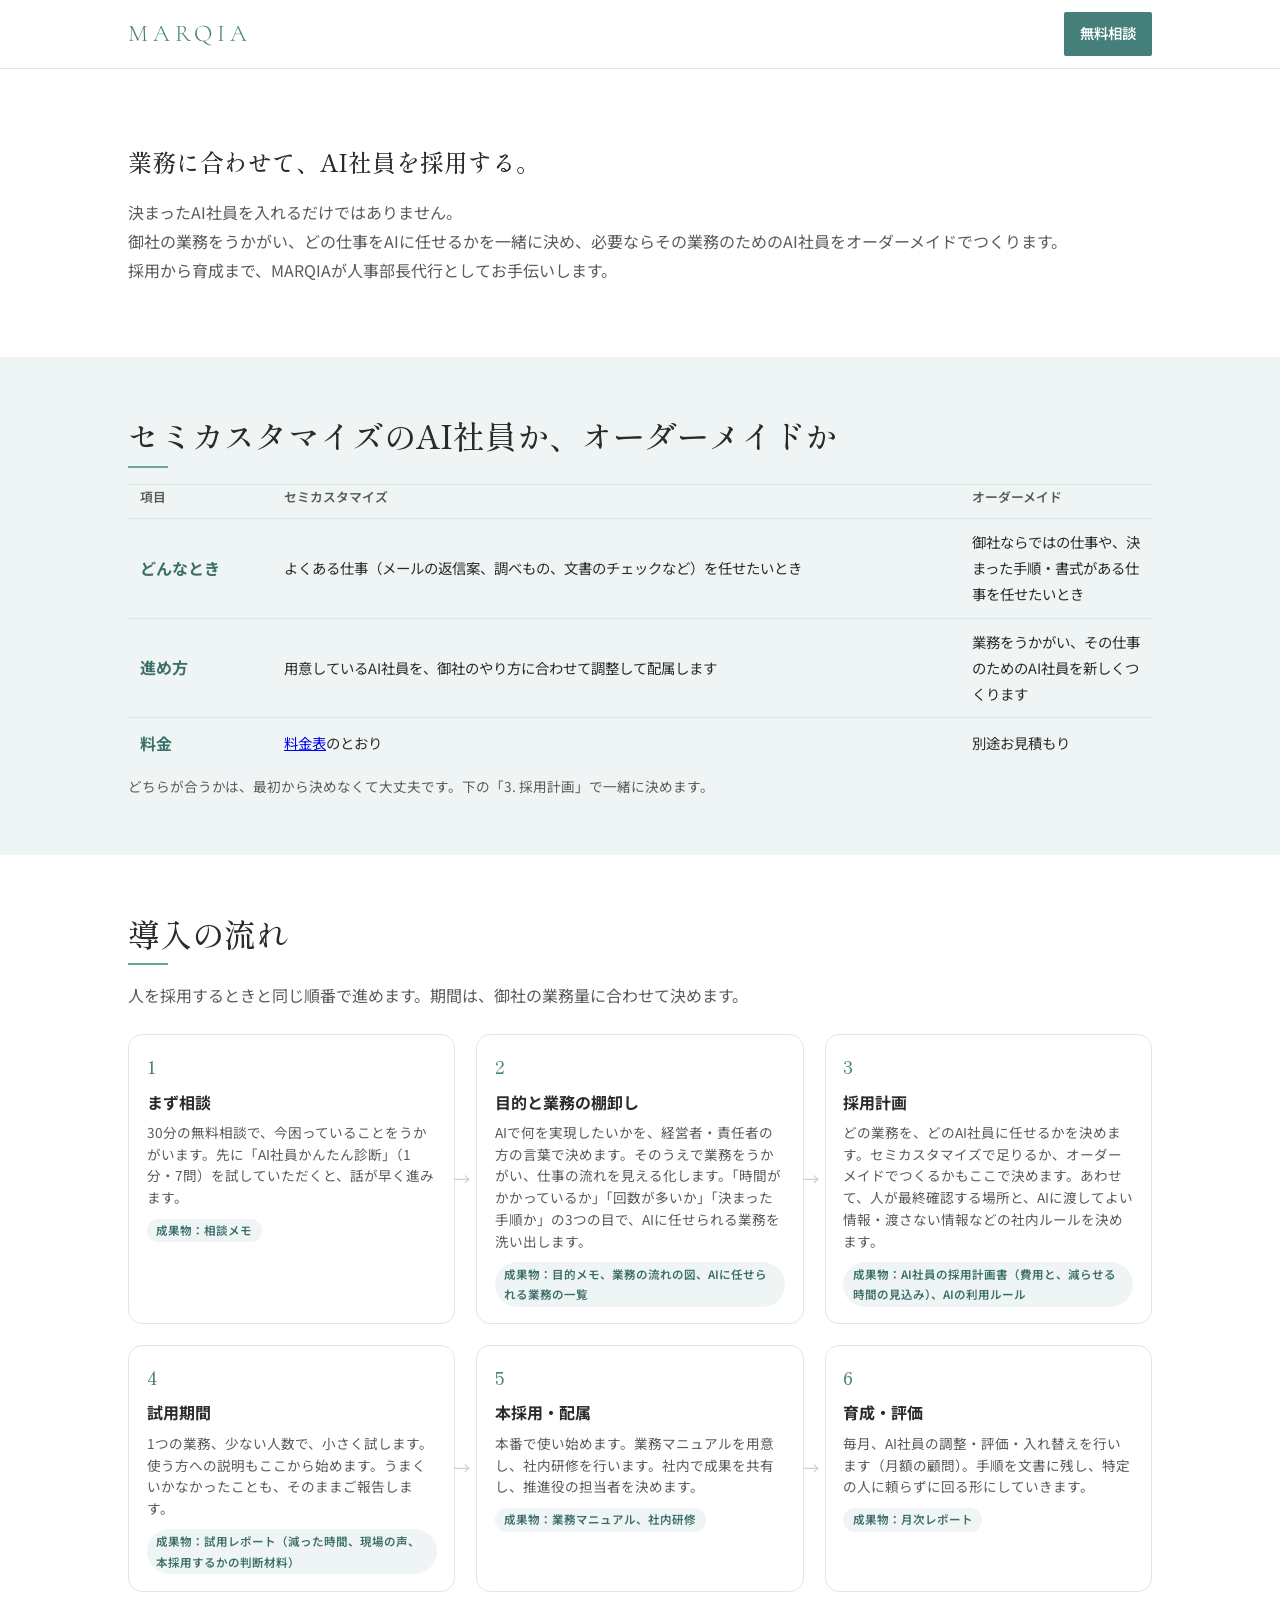
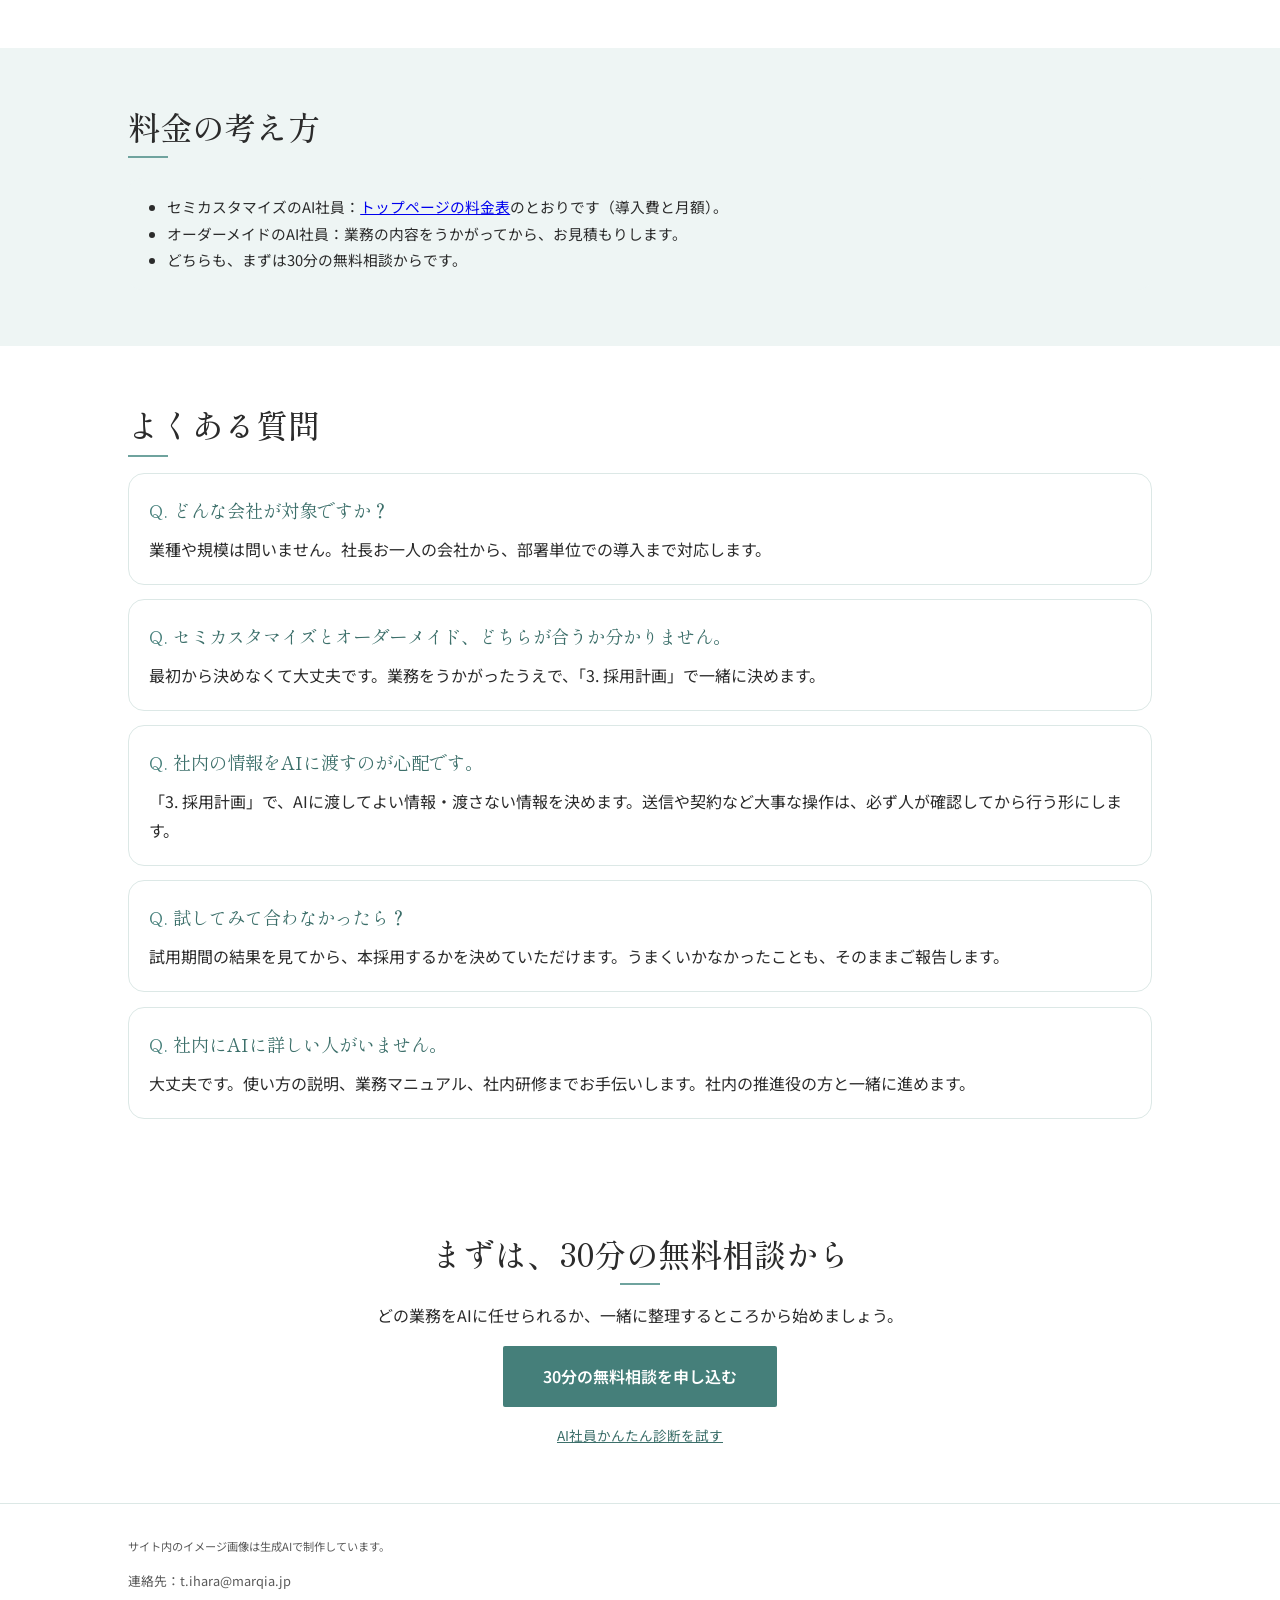
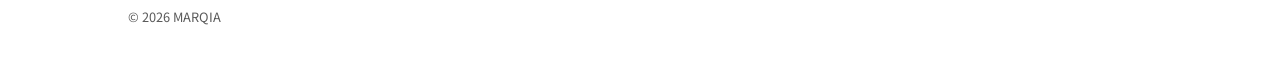
==== flow/index.html @ 21baade2 "feat: 新ページ「AI社員 導入の流れ」(/flow/) を追加し、トップに入口2か所を設置 Co-Authored-By: Claude Sonnet 5 <noreply@anthropic." ====
<!DOCTYPE html>
<html lang="ja">
<head>
  <meta charset="UTF-8" />
  <meta name="viewport" content="width=device-width, initial-scale=1.0" />
  <title>AI社員 導入の流れ｜MARQIA</title>
  <meta name="description" content="業務のヒアリングから、AI社員の採用・試用・本採用・育成まで。セミカスタマイズのAI社員はもちろん、御社の業務に合わせたオーダーメイドにも対応します。まずは30分の無料相談から。" />
  <link rel="canonical" href="https://marqia.jp/flow/" />

  <meta property="og:title" content="AI社員 導入の流れ｜MARQIA" />
  <meta property="og:description" content="業務のヒアリングから、AI社員の採用・試用・本採用・育成まで。セミカスタマイズのAI社員はもちろん、御社の業務に合わせたオーダーメイドにも対応します。まずは30分の無料相談から。" />
  <meta property="og:url" content="https://marqia.jp/flow/" />
  <meta property="og:type" content="website" />
  <meta property="og:image" content="https://marqia.jp/assets/images/hero-sea.jpg" />

  <link rel="preconnect" href="https://fonts.googleapis.com" />
  <link rel="preconnect" href="https://fonts.gstatic.com" crossorigin />
  <link href="https://fonts.googleapis.com/css2?family=Cormorant+Garamond:wght@300&family=Noto+Sans+JP:wght@400;600;700&family=Shippori+Mincho:wght@400;500&display=swap" rel="stylesheet" />
  <!-- 更新したら v= を変える（ブラウザに古いCSSが残るのを防ぐ） -->
  <link rel="stylesheet" href="../styles.css?v=20261021a" />
</head>
<body>
  <header class="site-header">
    <div class="container header-inner">
      <a href="../" class="logo">MARQIA</a>
      <a href="https://forms.gle/1FFbGvzCfn5TM7YZ7" class="btn btn-primary btn-sm" target="_blank" rel="noopener">無料相談</a>
    </div>
  </header>

  <main>
    <section class="section">
      <div class="container">
        <h1>業務に合わせて、AI社員を採用する。</h1>
        <p class="lead">決まったAI社員を入れるだけではありません。<br />御社の業務をうかがい、どの仕事をAIに任せるかを一緒に決め、必要ならその業務のためのAI社員をオーダーメイドでつくります。<br />採用から育成まで、MARQIAが人事部長代行としてお手伝いします。</p>
      </div>
    </section>

    <!-- 2. 2つの採用のしかた -->
    <section id="ways" class="section section-tint">
      <div class="container">
        <h2>セミカスタマイズのAI社員か、オーダーメイドか</h2>
        <table class="price-table">
          <thead><tr><th scope="col">項目</th><th scope="col">セミカスタマイズ</th><th scope="col">オーダーメイド</th></tr></thead>
          <tbody>
            <tr><th scope="row">どんなとき</th><td>よくある仕事（メールの返信案、調べもの、文書のチェックなど）を任せたいとき</td><td>御社ならではの仕事や、決まった手順・書式がある仕事を任せたいとき</td></tr>
            <tr><th scope="row">進め方</th><td>用意しているAI社員を、御社のやり方に合わせて調整して配属します</td><td>業務をうかがい、その仕事のためのAI社員を新しくつくります</td></tr>
            <tr><th scope="row">料金</th><td><a href="../#price">料金表</a>のとおり</td><td>別途お見積もり</td></tr>
          </tbody>
        </table>
        <p class="price-note">どちらが合うかは、最初から決めなくて大丈夫です。下の「3. 採用計画」で一緒に決めます。</p>
      </div>
    </section>

    <!-- 3. 導入の流れ（6段階） -->
    <section id="steps" class="section">
      <div class="container">
        <h2>導入の流れ</h2>
        <p class="lead">人を採用するときと同じ順番で進めます。期間は、御社の業務量に合わせて決めます。</p>

        <ol class="flow-steps">
          <li class="flow-step">
            <p class="flow-step-no">1</p>
            <h4>まず相談</h4>
            <p class="flow-step-desc">30分の無料相談で、今困っていることをうかがいます。先に「AI社員かんたん診断」（1分・7問）を試していただくと、話が早く進みます。</p>
            <p class="flow-step-tag">成果物：相談メモ</p>
          </li>
          <li class="flow-step">
            <p class="flow-step-no">2</p>
            <h4>目的と業務の<wbr />棚卸し</h4>
            <p class="flow-step-desc">AIで何を実現したいかを、経営者・責任者の方の言葉で決めます。そのうえで業務をうかがい、仕事の流れを見える化します。「時間がかかっているか」「回数が多いか」「決まった手順か」の3つの目で、AIに任せられる業務を洗い出します。</p>
            <p class="flow-step-tag">成果物：目的メモ、業務の流れの図、AIに任せられる業務の一覧</p>
          </li>
          <li class="flow-step">
            <p class="flow-step-no">3</p>
            <h4>採用計画</h4>
            <p class="flow-step-desc">どの業務を、どのAI社員に任せるかを決めます。セミカスタマイズで足りるか、オーダーメイドでつくるかもここで決めます。あわせて、人が最終確認する場所と、AIに渡してよい情報・渡さない情報などの社内ルールを決めます。</p>
            <p class="flow-step-tag">成果物：AI社員の採用計画書（費用と、減らせる時間の見込み）、AIの利用ルール</p>
          </li>
          <li class="flow-step">
            <p class="flow-step-no">4</p>
            <h4>試用期間</h4>
            <p class="flow-step-desc">1つの業務、少ない人数で、小さく試します。使う方への説明もここから始めます。うまくいかなかったことも、そのままご報告します。</p>
            <p class="flow-step-tag">成果物：試用レポート（減った時間、現場の声、本採用するかの判断材料）</p>
          </li>
          <li class="flow-step">
            <p class="flow-step-no">5</p>
            <h4>本採用・配属</h4>
            <p class="flow-step-desc">本番で使い始めます。業務マニュアルを用意し、社内研修を行います。社内で成果を共有し、推進役の担当者を決めます。</p>
            <p class="flow-step-tag">成果物：業務マニュアル、社内研修</p>
          </li>
          <li class="flow-step">
            <p class="flow-step-no">6</p>
            <h4>育成・評価</h4>
            <p class="flow-step-desc">毎月、AI社員の調整・評価・入れ替えを行います（月額の顧問）。手順を文書に残し、特定の人に頼らずに回る形にしていきます。</p>
            <p class="flow-step-tag">成果物：月次レポート</p>
          </li>
        </ol>
      </div>
    </section>

    <!-- 4. 料金の考え方 -->
    <section id="price-note" class="section section-tint">
      <div class="container">
        <h2>料金の考え方</h2>
        <div class="price-common">
          <ul>
            <li>セミカスタマイズのAI社員：<a href="../#price">トップページの料金表</a>のとおりです（導入費と月額）。</li>
            <li>オーダーメイドのAI社員：業務の内容をうかがってから、お見積もりします。</li>
            <li>どちらも、まずは30分の無料相談からです。</li>
          </ul>
        </div>
      </div>
    </section>

    <!-- 5. よくある質問 -->
    <section id="faq" class="section">
      <div class="container">
        <h2>よくある質問</h2>
        <dl class="faq">
          <div class="faq-item">
            <dt>どんな会社が対象ですか？</dt>
            <dd>業種や規模は問いません。社長お一人の会社から、部署単位での導入まで対応します。</dd>
          </div>
          <div class="faq-item">
            <dt>セミカスタマイズとオーダーメイド、どちらが合うか分かりません。</dt>
            <dd>最初から決めなくて大丈夫です。業務をうかがったうえで、「3. 採用計画」で一緒に決めます。</dd>
          </div>
          <div class="faq-item">
            <dt>社内の情報をAIに渡すのが心配です。</dt>
            <dd>「3. 採用計画」で、AIに渡してよい情報・渡さない情報を決めます。送信や契約など大事な操作は、必ず人が確認してから行う形にします。</dd>
          </div>
          <div class="faq-item">
            <dt>試してみて合わなかったら？</dt>
            <dd>試用期間の結果を見てから、本採用するかを決めていただけます。うまくいかなかったことも、そのままご報告します。</dd>
          </div>
          <div class="faq-item">
            <dt>社内にAIに詳しい人がいません。</dt>
            <dd>大丈夫です。使い方の説明、業務マニュアル、社内研修までお手伝いします。社内の推進役の方と一緒に進めます。</dd>
          </div>
        </dl>
      </div>
    </section>

    <!-- 6. 締め -->
    <section id="contact" class="section final-cta">
      <div class="container">
        <h2>まずは、30分の無料相談から</h2>
        <p>どの業務をAIに任せられるか、一緒に整理するところから始めましょう。</p>
        <div class="cta-buttons">
          <a href="https://forms.gle/1FFbGvzCfn5TM7YZ7" class="btn btn-primary btn-lg" target="_blank" rel="noopener">30分の無料相談を申し込む</a>
        </div>
        <p class="contact-mail-note"><a href="../#diagnosis">AI社員かんたん診断を試す</a></p>
      </div>
    </section>
  </main>

  <footer class="site-footer">
    <div class="container">
      <p class="ai-note">サイト内のイメージ画像は生成AIで制作しています。</p>
      <p>連絡先：t.ihara@marqia.jp</p>
      <p>© 2026 MARQIA</p>
    </div>
  </footer>
</body>
</html>
---- styles.css ----
/* MARQIA LP 雛形（モバイルファースト） */
:root {
  /* ブランドカラー（2026-10-12 指定） */
  --green: #457F7A;      /* ベース */
  --green-dark: #3C6F6A; /* 濃い緑 */
  --mid: #6FA39E;        /* 中間。飾り線・枠用。白地の文字には使わない */
  --pale: #CFE3E0;       /* 薄い */
  --tint: #EEF5F4;       /* 背景 */
  --gold: #EBBB45;       /* アクセント（アンバー）。飾り専用。文字色には使わない */
  --gold-tint: #FBF1D8;  /* アンバーを薄く敷いた面 */
  --aqua: #A8D5DC;       /* WAKEカード内のみ */
  --sea: var(--mid);     /* 旧：海の水色。飾り線は中間色に統一 */
  --bg: #FFFFFF;
  --line: #DCE8E6;       /* 枠線 */
  --text: #2B2B2B;
  --muted: #5A5A5A;
  --wood: #4A3B2E;       /* プレースホルダー用の濃い木色（仮） */
  --font-head: "Shippori Mincho", "Hiragino Mincho ProN", "Yu Mincho", serif;
  --font-body: "Noto Sans JP", "Hiragino Sans", "Yu Gothic", sans-serif;
}

*, *::before, *::after { box-sizing: border-box; }
img { max-width: 100%; height: auto; }  /* 画像がコンテナからはみ出さないように */

body {
  margin: 0;
  background: var(--bg);
  color: var(--text);
  font-family: var(--font-body);
  font-size: 1rem;
  line-height: 1.8;
}

h1, h2, h3 { font-family: var(--font-head); font-weight: 500; line-height: 1.4; }
h2 { font-size: clamp(1.5rem, 5vw, 2rem); margin: 0 0 1rem; }
h2::after { content: ""; display: block; width: 2.5rem; height: 2px; background: var(--sea); margin-top: .5rem; }
.headline-lg { font-size: clamp(1.9rem, 7.5vw, 2.7rem); line-height: 1.35; }  /* セクション内で一番目立つ見出し */
.headline-lg::after { width: 3.5rem; height: 3px; background: var(--gold); }
h3 { font-size: 1.2rem; margin: .25rem 0 .5rem; }
h4 { font-size: .9rem; margin: 1rem 0 .25rem; color: var(--green); }

.container { width: min(100% - 2.5rem, 64rem); margin-inline: auto; }
.sp { display: inline; }

/* ヘッダー */
section[id] { scroll-margin-top: 4.5rem; }  /* ページ内リンクで見出しが固定ヘッダーに隠れないように */
.site-header { position: sticky; top: 0; z-index: 10; background: rgba(255, 255, 255, .95); border-bottom: 1px solid var(--line); }
.header-inner { display: flex; align-items: center; justify-content: space-between; padding: .75rem 0; }
.logo { font-family: "Cormorant Garamond", serif; font-weight: 300; font-size: 1.2rem; letter-spacing: .2em; text-transform: uppercase; color: var(--green); text-decoration: none; }

/* ボタン */
.btn { display: inline-block; min-height: 44px; padding: .75rem 1.5rem; border-radius: 2px; text-decoration: none; font-weight: 600; }
.btn-primary { background: var(--green); color: #fff; }
.btn-primary:hover, .btn-primary:focus-visible { background: var(--green-dark); }
.btn-sm { padding: .5rem 1rem; font-size: .9rem; }
.btn-lg { padding: 1rem 2.5rem; }

/* プレースホルダー画像（すべて仮） */
.placeholder {
  display: flex; align-items: center; justify-content: center; text-align: center;
  color: #f3eee4; font-size: .85rem; padding: 1rem;
  background:
    repeating-linear-gradient(135deg, rgba(255,255,255,.04) 0 12px, transparent 12px 24px),
    linear-gradient(180deg, #6f8b84 0%, #47605a 55%, var(--wood) 100%);
}
.placeholder-photo { width: 8rem; aspect-ratio: 1; border-radius: 50%; flex-shrink: 0; }

/* ヒーロー */
.hero-text { position: relative; padding: 3.5rem 0; }
.hero-card { background: rgba(255, 255, 255, .88); -webkit-backdrop-filter: blur(6px); backdrop-filter: blur(6px); border-radius: 16px; border-top: 4px solid var(--sea); padding: 1.75rem 1.5rem; max-width: 40rem; box-shadow: 0 8px 30px rgba(30, 60, 58, .18); }
.hero h1 { font-size: clamp(1.9rem, 7vw, 3rem); margin: 0 0 1rem; }
.hero .sub { margin: 0 0 .75rem; }
.hero-audience { margin: 0 0 .6rem; font-size: .85rem; color: var(--muted); }
.hero .concept { font-family: var(--font-head); color: var(--green); margin: 0 0 1.5rem; }

/* セクション */
.section { padding: 3.5rem 0; }
.section-tint { background: var(--tint); }
.lead { color: var(--muted); }
.sub-h { margin-top: 2rem; }

.grid { display: grid; gap: 1rem; }
.card { background: #fff; border: 1px solid var(--line); border-radius: 16px; padding: 1.25rem; overflow: hidden; }
.card ul { margin: 0; padding-left: 1.2rem; }
.card-training { background: var(--tint); border-color: var(--pale); }

.org-head { border-left: 3px solid var(--gold); padding: .5rem 1rem; margin: 1.5rem 0 1rem; font-family: var(--font-head); font-size: 1.1rem; }
.org-head span { display: block; font-family: var(--font-body); font-size: .85rem; color: var(--muted); }

.status { display: inline-block; font-size: .75rem; padding: .1rem .6rem; border-radius: 999px; margin: 0; }
.status-joined { background: var(--green); color: #fff; }
.status-done { border: 1px solid var(--green); color: var(--green); }
.status-training { background: var(--pale); color: var(--green-dark); }

.dont li::marker { content: "× "; color: var(--green); }
.todo { color: #8a6d2f; font-style: italic; }
.tag { display: inline-block; font-size: .7rem; color: var(--muted); border: 1px solid #d8d2c4; border-radius: 2px; padding: 0 .4rem; }
.notice { margin-top: 1rem; font-size: .9rem; border: 1px solid var(--gold); border-radius: 12px; padding: .75rem 1rem; background: #fff; }

.hire-list { list-style: none; padding: 0; margin: 0; }
.hire-list li { padding: .75rem 0; border-bottom: 1px solid var(--line); }

.profile { display: flex; flex-direction: column; gap: 1.5rem; align-items: flex-start; }
.name { font-family: var(--font-head); font-size: 1.3rem; margin: 0; }
.name span { display: block; font-family: var(--font-body); font-size: .85rem; color: var(--muted); }

.final-cta { text-align: center; }
.final-cta h2::after { margin-inline: auto; }

.site-footer { padding: 2rem 0; font-size: .8rem; color: var(--muted); border-top: 1px solid var(--line); }

/* PC */
@media (min-width: 768px) {
  .sp { display: none; }
  .grid-2 { grid-template-columns: repeat(2, 1fr); }
  .grid-3 { grid-template-columns: repeat(3, 1fr); }
  .profile { flex-direction: row; }
}
.role { margin: 0; font-size: .85rem; color: var(--muted); }

/* 実画像（生成AI製・Gemini） */
.hero { position: relative; }
.hero-img { position: absolute; inset: 0; width: 100%; height: 100%; object-fit: cover; }
.change { margin: .25rem 0 .75rem; font-size: .95rem; border-left: 3px solid var(--gold); padding-left: .75rem; }

/* トレードAIチーム WAKE（このカードだけ濃紺） */
.card-wake { background: #0F1E33; border-color: #0F1E33; color: #EEF2F6; }
.card-wake h3 { color: #fff; }
.card-wake h4 { color: var(--aqua); margin-top: 0; }
.card-wake p { margin: 0; font-size: .9rem; }
.wake-logo { display: block; width: min(100%, 16rem); height: auto; margin-bottom: .5rem; }

/* 相談の流れ */
.flow { list-style: none; padding: 0; margin: 0; display: grid; gap: .75rem; }
.flow li { display: flex; align-items: center; gap: .75rem; background: #fff; border: 1px solid var(--line); border-radius: 16px; padding: 1rem; font-family: var(--font-head); font-size: 1.1rem; }
.flow span { flex-shrink: 0; width: 2rem; height: 2rem; border-radius: 50%; background: var(--green); color: #fff; display: grid; place-items: center; font-family: var(--font-body); font-size: .9rem; }

@media (min-width: 768px) {
  .hero-text { padding: 7rem 0; }
  .hero-card { padding: 2.5rem 2.75rem; }
  .logo { font-size: 1.5rem; }
  .flow { grid-template-columns: repeat(3, 1fr); }
}
.ai-note { margin: 0 0 .25rem; font-size: .7rem; }

/* 研修中：スマホでも2列の小さいカード */
.grid-training { grid-template-columns: repeat(2, 1fr); gap: .5rem; }
.grid-training .card-training { padding: .6rem .75rem; }
.grid-training .card-training h3 { font-size: .9rem; margin: .25rem 0 0; }
.grid-training .role { font-size: .7rem; line-height: 1.5; }
.grid-training .status { font-size: .65rem; padding: 0 .5rem; }
@media (min-width: 768px) {
  .grid-training { grid-template-columns: repeat(3, 1fr); gap: 1rem; }
  .grid-training .card-training { padding: 1rem 1.25rem; }
  .grid-training .card-training h3 { font-size: 1.1rem; }
  .grid-training .role { font-size: .85rem; }
}
.nowrap { white-space: nowrap; }

/* サービス */
.service-group h3 { color: var(--green); border-bottom: 2px solid var(--sea); padding-bottom: .25rem; display: inline-block; }
.service-group ul { margin-top: .5rem; }

/* AI社員アイコン（角丸の正方形・白背景のまま） */
.staff-head { display: flex; align-items: center; gap: 1rem; margin: .5rem 0 .25rem; }
.staff-head h3 { margin: 0; font-size: 1.3rem; }
.staff-icon { flex-shrink: 0; width: 96px; height: 96px; border-radius: 16px; background: #fff; border: 1px solid var(--line); object-fit: cover; }
.grid-training .staff-icon { width: 72px; height: 72px; border-radius: 12px; }
@media (min-width: 768px) {
  .staff-icon { width: 120px; height: 120px; }
  .grid-training .staff-icon { width: 80px; height: 80px; }
}

/* ヒーロー見出し：スマホは3行、PCは可能なら2行 */
.hero h1.hero-title { font-size: clamp(1.5rem, 6.2vw, 2.6rem); }
.hero-title span { display: block; white-space: nowrap; }
@media (min-width: 768px) {
  .hero-title span { display: inline; }
  .hero-title span:nth-child(2)::after { content: ""; display: block; }
}

/* 研修中：スマホはアイコンを名前の上に。名前は指定位置でだけ折る */
.grid-training h3 { word-break: keep-all; overflow-wrap: anywhere; }
.grid-training .staff-head { flex-direction: column; align-items: flex-start; gap: .25rem; }

/* WAKE：非売品の注記 */
.wake-note { font-size: .75rem !important; color: var(--aqua); margin: -.25rem 0 .5rem !important; }

/* 代表写真 */
.profile-photo { width: 8rem; height: 8rem; border-radius: 50%; object-fit: cover; object-position: 50% 35%; flex-shrink: 0; border: 3px solid #fff; box-shadow: 0 4px 16px rgba(0, 60, 70, .15); }
@media (min-width: 768px) { .profile-photo { width: 10rem; height: 10rem; } }

/* 研修中カード：アイコンが主役 */
.grid-training .staff-head { gap: .4rem; margin-top: .4rem; }
.grid-training .card-training { text-align: left; }

/* サービスの説明 */
.service-group li { margin-bottom: .9rem; }
.service-group li:last-child { margin-bottom: 0; }
.service-name { font-weight: 600; word-break: keep-all; overflow-wrap: anywhere; }  /* 「・」「/」の位置でだけ折り返す */
.service-sub { display: block; font-weight: 400; font-size: .9rem; color: var(--muted); word-break: normal; }
.service-desc { margin: .2rem 0 0; font-size: .85rem; line-height: 1.7; color: var(--muted); }

/* 代表の経歴 */
.name .kana { display: inline; font-size: .85rem; margin-left: .25rem; color: var(--muted); }
.bio { margin: .75rem 0 0; font-size: .95rem; }
.bio-note { margin: .5rem 0 0; font-size: .78rem; color: var(--muted); }

/* 社長秘書AI：2つの働き方（PC版／スマホ版）。グリッドの外に置き、常に横幅いっぱい */
.staff-secretary { margin: 0 0 1.5rem; display: flex; flex-direction: column; }
.staff-secretary .staff-head { margin-bottom: 0; }
.staff-secretary .staff-role { margin: .5rem 0 1.1rem; }
.secretary-modes { display: grid; gap: 1rem; }
.secretary-mode { border: 1px solid var(--line); border-radius: 12px; padding: 1.1rem 1.2rem; background: #fff; display: flex; flex-direction: column; }
.secretary-mode .status { align-self: flex-start; margin-bottom: .6rem; }
.mode-head { display: flex; align-items: center; gap: .5rem; margin: 0 0 .3rem; font-weight: 600; font-size: 1.05rem; color: var(--text); }
.secretary-mode .rank-badge { margin: 0 0 .6rem; }
.mode-icon { width: 22px; height: 22px; flex: none; color: var(--green-dark); fill: none; stroke: currentColor; stroke-width: 1.6; stroke-linecap: round; stroke-linejoin: round; }
.secretary-mode p { margin: 0 0 .5rem; }
.secretary-mode ul { margin: 0 0 .5rem; padding-left: 1.1rem; font-size: .92rem; }
.secretary-mode li { margin-bottom: .3rem; }
.mode-note { margin: auto 0 0; padding-top: .6rem; border-top: 1px solid var(--line); font-size: .8rem; color: var(--muted); }
.secretary-fee-note { margin: 1rem 0 0; font-size: .78rem; color: var(--muted); }
@media (min-width: 768px) {
  .secretary-modes { grid-template-columns: 1fr 1fr; }
}

/* 入社済み：スマホ1列、PC3列 */
.grid-joined { grid-template-columns: 1fr; }
@media (min-width: 768px) {
  .grid-joined { grid-template-columns: repeat(3, 1fr); }  /* 入社済み6体：3×2 */
  .grid-joined .staff-icon { width: 120px; height: 120px; }
}
.grid-joined h3 { word-break: keep-all; overflow-wrap: anywhere; }
.staff-role { margin: .25rem 0 0; font-size: .85rem; color: var(--muted); }

.staff-note { margin: 1rem 0 0; font-size: .75rem; color: var(--muted); border-top: 1px solid var(--line); padding-top: .6rem; }

/* 新規事業立ち上げチーム：ロードマップ（段階0〜4） */
.roadmap { margin: 2rem 0 0; }
.roadmap h3 { margin: 0 0 .4rem; font-size: 1.15rem; color: var(--green); }
.roadmap-lead { margin: 0; color: var(--muted); }
.roadmap-note { margin: .4rem 0 0; font-size: .9rem; }
.roadmap-steps { list-style: none; margin: 1.25rem 0 0; padding: 0; display: grid; gap: .9rem; counter-reset: step; }
.roadmap-step { position: relative; padding: 1rem 1.1rem; border-radius: 14px; }
.roadmap-step.is-active { background: #fff; border: 1px solid var(--line); }
.roadmap-step.is-future { background: #fafafa; border: 1px dashed #cfcfcf; }
.roadmap-step-no { margin: 0 0 .3rem; font-family: var(--font-head); font-size: 1.1rem; font-weight: 500; color: var(--green); }
.roadmap-step.is-future .roadmap-step-no { color: #b7b7b7; }
.roadmap-step h4 { margin: 0 0 .2rem; font-size: 1rem; color: var(--text); }
.roadmap-step.is-future h4 { color: var(--muted); font-weight: 500; }
.roadmap-step-ai { margin: 0; font-size: .8rem; font-weight: 600; color: var(--green-dark); }
.roadmap-step.is-future .roadmap-step-ai { color: #999; font-weight: 400; }
.roadmap-step-desc { margin: .35rem 0 0; font-size: .85rem; line-height: 1.6; color: var(--muted); }
.roadmap-step-tag { display: inline-block; margin: .6rem 0 0; padding: .1rem .6rem; border-radius: 999px; font-size: .72rem; }
.roadmap-step.is-active .roadmap-step-tag { background: var(--tint); color: var(--green-dark); font-weight: 600; }
.roadmap-step.is-future .roadmap-step-tag { background: transparent; border: 1px dashed #cfcfcf; color: #999; }
@media (min-width: 768px) {
  .roadmap-steps { grid-template-columns: repeat(5, 1fr); gap: 1.3rem; }
  .roadmap-step:not(:last-child)::after { content: "→"; position: absolute; top: 50%; right: -1.05rem; transform: translateY(-50%); color: #cfcfcf; font-size: 1.1rem; }
}

/* /flow/ ページ：導入の流れ（段階1〜6）。ロードマップ（.roadmap-step）と同じ見た目を6段階用に流用 */
.flow-steps { list-style: none; margin: 1.5rem 0 0; padding: 0; display: grid; gap: .9rem; }
.flow-step { position: relative; padding: 1rem 1.1rem; border-radius: 14px; background: #fff; border: 1px solid var(--line); }
.flow-step-no { margin: 0 0 .3rem; font-family: var(--font-head); font-size: 1.1rem; font-weight: 500; color: var(--green); }
.flow-step h4 { margin: 0 0 .2rem; font-size: 1rem; color: var(--text); }
.flow-step-desc { margin: .35rem 0 0; font-size: .85rem; line-height: 1.6; color: var(--muted); }
.flow-step-tag { display: inline-block; margin: .6rem 0 0; padding: .1rem .6rem; border-radius: 999px; font-size: .72rem; background: var(--tint); color: var(--green-dark); font-weight: 600; }
@media (min-width: 768px) {
  .flow-steps { grid-template-columns: repeat(3, 1fr); gap: 1.3rem; }
  .flow-step:not(:nth-child(3n))::after { content: "→"; position: absolute; top: 50%; right: -1.05rem; transform: translateY(-50%); color: #cfcfcf; font-size: 1.1rem; }
}


/* 役職の定義（組織図の冒頭）：スマホは縦に4段、PCは表 */
.rank-def { background: #fff; border: 1px solid var(--line); border-radius: 16px; padding: 1.25rem; margin: 1.5rem 0 0; }
.rank-def h3 { margin: 0 0 .75rem; font-size: 1.15rem; color: var(--green); }
.stars { color: var(--gold); letter-spacing: .05em; margin-right: .4rem; }
.stars .off { color: #cfcfcf; }
.rank-table { width: 100%; border-collapse: collapse; }
.rank-table thead { position: absolute; width: 1px; height: 1px; overflow: hidden; clip: rect(0 0 0 0); }
.rank-table tr { display: block; padding: .6rem 0; border-top: 1px solid var(--line); }
.rank-table tbody tr:first-child { border-top: 0; padding-top: 0; }
.rank-table th, .rank-table td { display: block; text-align: left; padding: 0; }
.rank-table tbody th { font-family: var(--font-head); font-weight: 500; font-size: 1.05rem; }
.rank-table td { font-size: .9rem; }
.rank-final { margin: .75rem 0 0; padding-top: .75rem; border-top: 1px solid var(--line); font-size: .85rem; color: var(--muted); }
@media (min-width: 768px) {
  .rank-def { padding: 1.5rem 2rem; }
  .rank-table thead { position: static; width: auto; height: auto; overflow: visible; clip: auto; }
  .rank-table tr { display: table-row; padding: 0; }
  .rank-table th, .rank-table td { display: table-cell; padding: .6rem .75rem; border-top: 1px solid var(--line); vertical-align: middle; }
  .rank-table thead th { border-top: 0; font-size: .8rem; font-weight: 600; color: var(--muted); padding-top: 0; }
  .rank-table tbody th { width: 12rem; white-space: nowrap; }
  .rank-table td { font-size: .95rem; }
}

/* 入社済みカード：役職バッジ（名前より控えめ） */
.staff-name { display: flex; flex-direction: column; gap: .2rem; min-width: 0; }
.rank-badge { margin: 0; font-size: .75rem; color: var(--muted); line-height: 1.4; }
.rank-badge .stars { margin-right: .3rem; }

/* 次の昇進：今後の予定なのでグレーの点線枠で区別 */
.grid-joined .staff { display: flex; flex-direction: column; }
.next-rank { margin-top: auto; padding-top: 1rem; }
.next-rank h4 { margin: 0 0 .25rem; color: var(--muted); font-weight: 600; font-size: .8rem; }
.next-rank p { margin: 0; padding: .5rem .75rem; border: 1px dashed #cfcfcf; border-radius: 10px; font-size: .85rem; line-height: 1.6; color: var(--muted); background: #fafafa; }
.grid-joined .staff > ul { margin-bottom: .25rem; }
@media (min-width: 768px) {
  .grid-joined { grid-auto-rows: 1fr; }  /* 5体のカードの高さをそろえる */
}
.grid-joined .staff > .status { align-self: flex-start; }

/* 次の昇進の枠をカードの下端にそろえる（注記は担当の下へ移動） */
.grid-joined .staff-note { margin: .4rem 0 0; border-top: 0; padding-top: 0; }
.grid-joined .next-rank { padding-top: 1.25rem; }

/* 導入実績 */
.work { display: flex; flex-direction: column; height: 100%; }
.work-name { font-size: 1.15rem; margin: 0 0 .5rem; }
.work-name a { color: var(--green); text-decoration: underline; text-decoration-thickness: 1px; text-underline-offset: .2em; }
.work-name a:hover, .work-name a:focus-visible { text-decoration-thickness: 2px; }
.work-name .ext { display: inline-block; margin-left: .25rem; font-size: .85em; text-decoration: none; }
.work-desc { margin: 0 0 1rem; font-size: .9rem; color: var(--muted); }
.work-facts { margin: 0 0 1rem; display: grid; gap: .5rem; }
.work-facts div { display: grid; grid-template-columns: 2.5rem 1fr; gap: .5rem; align-items: start; }
.work-facts dt { font-size: .75rem; font-weight: 600; color: var(--green); background: var(--tint); border-radius: 999px; text-align: center; padding: .1rem 0; margin-top: .2rem; }
.work-facts dd { margin: 0; font-size: .95rem; }
.work-num { display: block; font-family: var(--font-head); font-size: clamp(1.5rem, 5vw, 2rem); line-height: 1.3; color: var(--green-dark); white-space: nowrap; }  /* 成果の数字：見出しサイズ */
.work-num-note { display: block; margin-top: .25rem; font-size: 1rem; }
.work-result > .work-num-note:only-child { margin-top: 0; }  /* 数字なしの成果は本文だけ */
.work-result { word-break: keep-all; overflow-wrap: anywhere; }  /* 区切り（<wbr>）の位置でだけ折り返す */
.work .status { margin-top: auto; align-self: flex-start; }
.sr-only { position: absolute; width: 1px; height: 1px; padding: 0; margin: -1px; overflow: hidden; clip: rect(0, 0, 0, 0); white-space: nowrap; border: 0; }

/* サービス：学ぶ／任せる（①採用する／②育てる）を縦に並べる */
.service-entrust .service-head { display: flex; flex-wrap: wrap; align-items: baseline; gap: .25rem 1rem; }
.service-tagline { margin: 0; font-size: .9rem; color: var(--muted); }
.entrust-step { margin-top: 1rem; }
.step-label { margin: 0 0 .5rem; font-size: 1rem; font-weight: 600; color: var(--green-dark); }
.hire-types, .learn-list { display: grid; gap: .9rem; }
.learn-list li { margin-bottom: 0; }
.hire-types li { margin-bottom: 0; }
.entrust-grow { background: var(--gold-tint); border: 3px solid var(--gold); border-radius: 14px; padding: 1.1rem 1.1rem 1.25rem; margin-top: 1.25rem; }
.grow-title { margin: 0 0 1.1rem; font-family: var(--font-body); font-weight: 700; font-size: clamp(1.4rem, 5.2vw, 1.9rem); line-height: 1.45; color: var(--green-dark); word-break: keep-all; overflow-wrap: anywhere; }
.hr-duties { list-style: none; padding: 0 !important; margin: 0; display: grid; gap: .6rem; counter-reset: duty; }
.hr-duties li { margin: 0 !important; background: #fff; border: 1px solid rgba(235, 187, 69, .55); border-radius: 12px; padding: .8rem 1rem .9rem; counter-increment: duty; }
.hr-duties strong { display: block; color: var(--green-dark); font-size: 1rem; font-weight: 700; }
.hr-duties strong::before { content: counter(duty) ". "; color: var(--green); }
.hr-duties span { display: block; margin-top: .35rem; font-size: .85rem; line-height: 1.7; color: var(--text); }
.final-say { margin: 1rem 0 0; padding-top: .9rem; border-top: 1px solid rgba(60, 111, 106, .25); font-size: .9rem; }
.final-say strong { display: block; font-weight: 700; font-size: 1.15rem; color: var(--green-dark); }
@media (min-width: 768px) {
  .learn-list { grid-template-columns: 1fr 1fr; gap: 1.25rem 2rem; }
  .hire-types { grid-template-columns: 1fr 1fr; gap: 1.25rem 2rem; }
  .service-entrust { padding: 1.5rem 1.75rem 1.75rem; }
  .entrust-grow { padding: 1.5rem 1.75rem 1.6rem; }
  .hr-duties { grid-template-columns: repeat(4, 1fr); }
}

/* 役職の表：社長がやること（帯の長さ＝社長の手間） */
.rank-table td[data-label]::before { content: attr(data-label); display: block; font-size: .72rem; font-weight: 600; color: var(--muted); }
.rank-table td + td { margin-top: .3rem; }
.boss { font-weight: 600; color: var(--green-dark); }
.load { display: block; height: 6px; border-radius: 999px; background: var(--gold); margin: .2rem 0 .3rem; }
.load-4 { width: 100%; max-width: 12rem; }
.load-3 { width: 66%; max-width: 8rem; }
.load-2 { width: 40%; max-width: 4.8rem; }
.load-1 { width: 15%; max-width: 1.8rem; }
.rank-promote { margin: 1rem 0 0; padding: .9rem 1.1rem; background: var(--gold-tint); border-left: 6px solid var(--gold); border-radius: 0 12px 12px 0; font-size: .92rem; line-height: 1.8; }
.rank-promote strong { display: block; margin-bottom: .2rem; font-size: 1.05rem; font-weight: 700; color: var(--green-dark); }
@media (min-width: 768px) {
  .rank-table td[data-label]::before { content: none; }
  .rank-table td + td { margin-top: 0; }
  .rank-table tbody th { width: 9rem; }
  .rank-table td.boss { width: 15rem; }
}

/* よくある質問 */
.faq { margin: 0; display: grid; gap: .9rem; }
.faq-item { background: #fff; border: 1px solid var(--line); border-radius: 16px; padding: 1.25rem; }
.faq dt { font-family: var(--font-head); font-size: 1.15rem; color: var(--green-dark); }
.faq dt::before { content: "Q. "; color: var(--green); }
.faq dd { margin: .5rem 0 0; }

/* 最後の行動：ボタンは横並び（スマホは縦） */
.cta-buttons { display: flex; flex-wrap: wrap; justify-content: center; gap: .75rem; }
.contact-mail-note { margin: 1rem 0 0; font-size: .85rem; color: var(--muted); }
.contact-mail-note a { color: var(--green-dark); }

/* AI社員かんたん診断 */
.diag { display: flex; flex-direction: column; gap: 1.1rem; }
.diag-progress { display: flex; align-items: center; gap: .75rem; }
.diag-step-label { flex: none; font-size: .85rem; font-weight: 700; color: var(--green-dark); }
.diag-progress-bar { flex: 1; height: 8px; border-radius: 999px; background: var(--tint); overflow: hidden; }
.diag-progress-fill { display: block; height: 100%; width: 0; border-radius: 999px; background: var(--green); transition: width .25s ease; }
.diag-q-text { margin: 0 0 .9rem; font-size: 1.1rem; font-weight: 600; color: var(--text); }
.diag-choices { display: grid; gap: .6rem; }
.diag-choice { display: block; width: 100%; min-height: 44px; padding: .7rem 1rem; text-align: left; border: 1px solid var(--line); border-radius: 10px; background: #fff; color: var(--text); font: inherit; font-size: .95rem; cursor: pointer; transition: background .15s, border-color .15s, color .15s; }
.diag-choice:hover, .diag-choice:focus-visible { border-color: var(--green); }
.diag-choice.is-selected { border-color: var(--green); background: var(--tint); }
.diag-choice.is-active { background: var(--green); border-color: var(--green); color: #fff; }
.diag-nav { display: flex; justify-content: flex-start; }
.diag-back { min-height: 44px; padding: 0 1.1rem; border: 1px solid var(--line); border-radius: 999px; background: #fff; color: var(--muted); font: inherit; font-weight: 600; cursor: pointer; }
.diag-back:disabled { opacity: .4; cursor: not-allowed; }
.diag-recommend { margin: 0; font-size: 1.05rem; }
.diag-mode { margin: .5rem 0 0; font-size: .85rem; color: var(--muted); }
.diag-verdict { margin: .6rem 0 0; font-family: var(--font-head); font-weight: 500; font-size: 1.3rem; color: var(--green-dark); }
.diag-verdict-no { color: var(--muted); font-family: var(--font-body); font-size: 1.05rem; font-weight: 700; }
.diag-time { margin: .75rem 0 0; font-size: .95rem; }
.diag-note { margin: .6rem 0 0; font-size: .85rem; color: var(--muted); }
.diag-price { margin: 1.1rem 0 0; padding: 1rem 1.1rem; background: var(--gold-tint); border: 2px solid var(--gold); border-radius: 12px; }
.diag-price-title { margin: 0 0 .4rem; font-size: .85rem; font-weight: 700; color: var(--green-dark); }
.diag-price-row { margin: 0; font-size: 1.05rem; font-weight: 700; color: var(--green-dark); }
.diag-price-link { display: inline-block; margin-top: .5rem; font-size: .85rem; }
.diag-cta { display: block; margin-top: 1.25rem; text-align: center; }
.diag-retry { display: block; width: 100%; min-height: 44px; margin-top: 1.1rem; padding: 0 1rem; border: 2px solid var(--green); border-radius: 999px; background: #fff; color: var(--green-dark); font: inherit; font-weight: 700; cursor: pointer; }
.diag-small-link { display: inline-block; margin-top: .9rem; font-size: .82rem; color: var(--muted); }
@media (min-width: 768px) {
  .diag-choices { grid-template-columns: repeat(2, 1fr); }
  .diag-cta { display: inline-block; }
}

/* AI社員のオフィス（組織図の冒頭） */
.office { margin: 1.25rem 0 0; }
.office img { display: block; width: 100%; height: auto; border-radius: 16px; }
.office figcaption { margin-top: .5rem; font-size: .8rem; color: var(--muted); }

/* オフィス画像：タップで拡大 */
.office-zoom { position: relative; display: block; border-radius: 16px; overflow: hidden; text-decoration: none; }
.office-zoom img { border-radius: 0; }
.zoom-hint { position: absolute; right: .6rem; bottom: .6rem; font-size: .75rem; font-weight: 600; color: #fff; background: rgba(23, 48, 46, .8); border-radius: 999px; padding: .2rem .7rem; }
.office-dialog { width: 100vw; max-width: none; height: 100dvh; max-height: none; margin: 0; padding: 0; border: 0; background: #17302E; color: #fff; }
.office-dialog::backdrop { background: rgba(0, 0, 0, .7); }
.office-dialog-bar { display: flex; align-items: center; justify-content: space-between; gap: 1rem; padding: .6rem 1rem; font-size: .8rem; color: var(--pale); }
.office-close { min-height: 44px; padding: 0 1.1rem; border: 1px solid var(--pale); border-radius: 999px; background: transparent; color: #fff; font: inherit; font-weight: 600; cursor: pointer; }
.office-scroll { height: calc(100dvh - 60px); overflow: auto; display: flex; align-items: center; -webkit-overflow-scrolling: touch; }
.office-scroll img { display: block; height: min(100%, 1080px); width: auto; max-width: none; }
.office-scroll picture { flex: none; height: min(100%, 720px); }
.office-scroll picture img { height: 100%; }
@media (min-width: 768px) {
  .zoom-hint { display: none; }
  .office-scroll { justify-content: safe center; }
  .office-scroll picture { height: min(100%, 1080px); }
}

/* WAKE：潜水艦の図（タップで拡大は AI社員のオフィスと共通） */
.wake-figure { margin: 1rem 0 0; }
.wake-figure .office-zoom { border-radius: 12px; }
.wake-figure .zoom-hint { position: static; display: table; margin: .5rem 0 0 auto; }  /* 図の四隅は吹き出しにかかるので、図の下に置く */
.wake-figure .hint-pc { display: none; }
.wake-figure .office-zoom { cursor: zoom-in; }
@media (min-width: 768px) {
  .wake-figure .zoom-hint { display: table; }  /* WAKEはPCでも「クリックで拡大」を出す */
  .wake-figure .hint-sp { display: none; }
  .wake-figure .hint-pc { display: inline; }
}
/* 拡大表示：上の帯は図の色に合わせる（WAKEは紺）。スクロールの案内ははみ出すときだけ */
.office-dialog.is-wake { background: #0F1E33; }
.office-dialog .scroll-hint { visibility: hidden; }
.office-dialog.is-overflow .scroll-hint { visibility: visible; }
@media (min-width: 768px) {
  /* PCは図全体を画面に収める（はみ出さないので「左右にスクロール」は出ない） */
  .office-scroll picture { height: auto; max-width: 100%; }
  .office-scroll picture img { width: auto; height: auto; max-width: 100%; max-height: calc(100dvh - 60px); }
}

/* ===== 料金 ===== */
.price { font-weight: 700; color: var(--green-dark); white-space: nowrap; }
.per { font-size: .7em; font-weight: 500; margin-left: .1em; }
.price-closed { margin: .5rem 0 0; font-size: 1.05rem; }

/* キャンペーンの枠：アンバー系。落ち着いたトーン（面は薄く、線で囲む） */
.campaign { margin: 1.25rem 0 1.5rem; padding: 1.1rem 1.25rem 1.2rem; background: var(--gold-tint); border: 2px solid var(--gold); border-left-width: 8px; border-radius: 14px; }
.campaign-title { margin: 0 0 .5rem; font-size: clamp(1.15rem, 4.4vw, 1.45rem); font-weight: 700; color: var(--green-dark); line-height: 1.45; }
.campaign-term { font-size: .8em; word-break: keep-all; overflow-wrap: anywhere; }
.campaign-body { margin: 0; font-size: .95rem; line-height: 1.85; }

.price-grid { margin-top: 1rem; }
.formula { display: flex; flex-wrap: wrap; align-items: center; gap: .4rem .5rem; margin: .5rem 0 .75rem; }
.chip { display: inline-flex; flex-wrap: wrap; align-items: baseline; gap: .2rem .45rem; padding: .5rem .8rem; border-radius: 10px; background: var(--tint); font-size: .95rem; }
.chip .price { font-size: 1.05rem; }
.plus { color: var(--muted); font-weight: 700; }
.price-desc { margin: 0; font-size: .88rem; color: var(--muted); }
.price-note { margin: .4rem 0 0; font-size: .85rem; color: var(--muted); }

/* 研修の表：スマホはカード状に縦積み */
.price-table { width: 100%; border-collapse: collapse; margin-top: .25rem; }
.price-table thead { position: absolute; width: 1px; height: 1px; overflow: hidden; clip: rect(0 0 0 0); }
.price-table tr { display: block; padding: .7rem 0; border-top: 1px solid var(--line); }
.price-table th, .price-table td { display: block; text-align: left; padding: 0; }
.price-table tbody th { font-weight: 700; color: var(--green-dark); }
.price-table td { font-size: .9rem; }
.price-table td .price { display: inline-block; margin-top: .2rem; font-size: 1.1rem; }

/* 計算機：「② 育てる」の人事部長の枠と同じクリーム色 */
.calc { margin-top: 1.25rem; padding: 1.1rem 1.1rem 1.25rem; background: var(--gold-tint); border: 2px solid var(--gold); border-radius: 14px; }
.calc-title { margin: 0 0 .75rem; font-weight: 700; color: var(--green-dark); font-size: 1.05rem; }
.calc-inputs, .calc-results { display: grid; gap: .75rem; }
.calc-input { display: flex; align-items: center; justify-content: space-between; gap: .75rem; background: #fff; border-radius: 12px; padding: .5rem .75rem; }
.calc-label { font-size: .92rem; font-weight: 600; }
.stepper { display: flex; align-items: center; gap: .35rem; }
.step-btn { width: 44px; height: 44px; border-radius: 50%; border: 2px solid var(--green); background: #fff; color: var(--green-dark); font-size: 1.3rem; font-weight: 700; line-height: 1; cursor: pointer; }
.step-btn:hover:not(:disabled), .step-btn:focus-visible { background: var(--tint); }
.step-btn:disabled { border-color: var(--line); color: #b8c4c2; cursor: not-allowed; }
.step-val { min-width: 2ch; text-align: right; font-size: 1.4rem; font-weight: 700; color: var(--green-dark); }
.step-unit { font-size: .9rem; margin-right: .2rem; }
.calc-results { margin-top: .9rem; }
.calc-result { background: #fff; border-radius: 12px; padding: .7rem .9rem .8rem; }
.calc-result-label { margin: 0 0 .2rem; font-size: .85rem; font-weight: 600; color: var(--muted); }
.calc-result-val { margin: 0; font-size: 1.7rem; line-height: 1.3; }
.calc-note { margin: .8rem 0 0; font-size: .82rem; color: var(--muted); }

.price-common { margin-top: 1.25rem; padding: 1rem 1.25rem; border-radius: 14px; background: var(--tint); }
.price-common-title { margin: 0 0 .35rem; font-weight: 700; color: var(--green-dark); }
.price-common ul { margin: 0; padding-left: 1.2rem; font-size: .92rem; }
.price-cta { margin: 1.5rem 0 0; text-align: center; }

@media (max-width: 767px) {
  .calc-input { flex-wrap: wrap; }   /* スマホは計算機の見出しを入力の上に置く */
  .calc-label { flex: 1 0 100%; }
  .stepper { margin-left: auto; }
}
@media (min-width: 768px) {
  .campaign { padding: 1.4rem 1.75rem 1.5rem; }
  .price-table thead { position: static; width: auto; height: auto; overflow: visible; clip: auto; }
  .price-table tr { display: table-row; padding: 0; }
  .price-table th, .price-table td { display: table-cell; padding: .65rem .75rem; border-top: 1px solid var(--line); vertical-align: middle; }
  .price-table thead th { border-top: 0; font-size: .8rem; color: var(--muted); font-weight: 600; padding-top: 0; }
  .price-table tbody th { width: 9rem; white-space: nowrap; }
  .price-table td:last-child { width: 12rem; }
  .price-table td .price { margin-top: 0; }
  .calc { padding: 1.4rem 1.6rem 1.5rem; }
  .calc-inputs, .calc-results { grid-template-columns: 1fr 1fr; }
}

/* 業務の自動化ツール：見出し＋できること＋状態（導入実績のカードと同じ並び） */
.tool { display: flex; flex-direction: column; }
.tool h3 { font-size: 1.1rem; color: var(--green-dark); }
.tool ul { margin: .25rem 0 1rem; font-size: .92rem; }
.tool li { margin-bottom: .3rem; }
.tool-status { margin: auto 0 0; display: flex; flex-wrap: wrap; align-items: center; gap: .3rem .6rem; }
.tool-note { font-size: .8rem; color: var(--muted); }
/* 学ぶ：料金の考え方（表の下に小さく） */
.price-basis { margin: .6rem 0 .25rem; font-size: .85rem; color: var(--muted); }
.price-basis-label { display: inline-block; margin-right: .5rem; padding: 0 .55rem; border-radius: 999px; background: var(--tint); font-size: .78rem; font-weight: 600; color: var(--green-dark); }
.price-basis .price { font-size: 1em; }
.campaign[hidden] { display: none; }
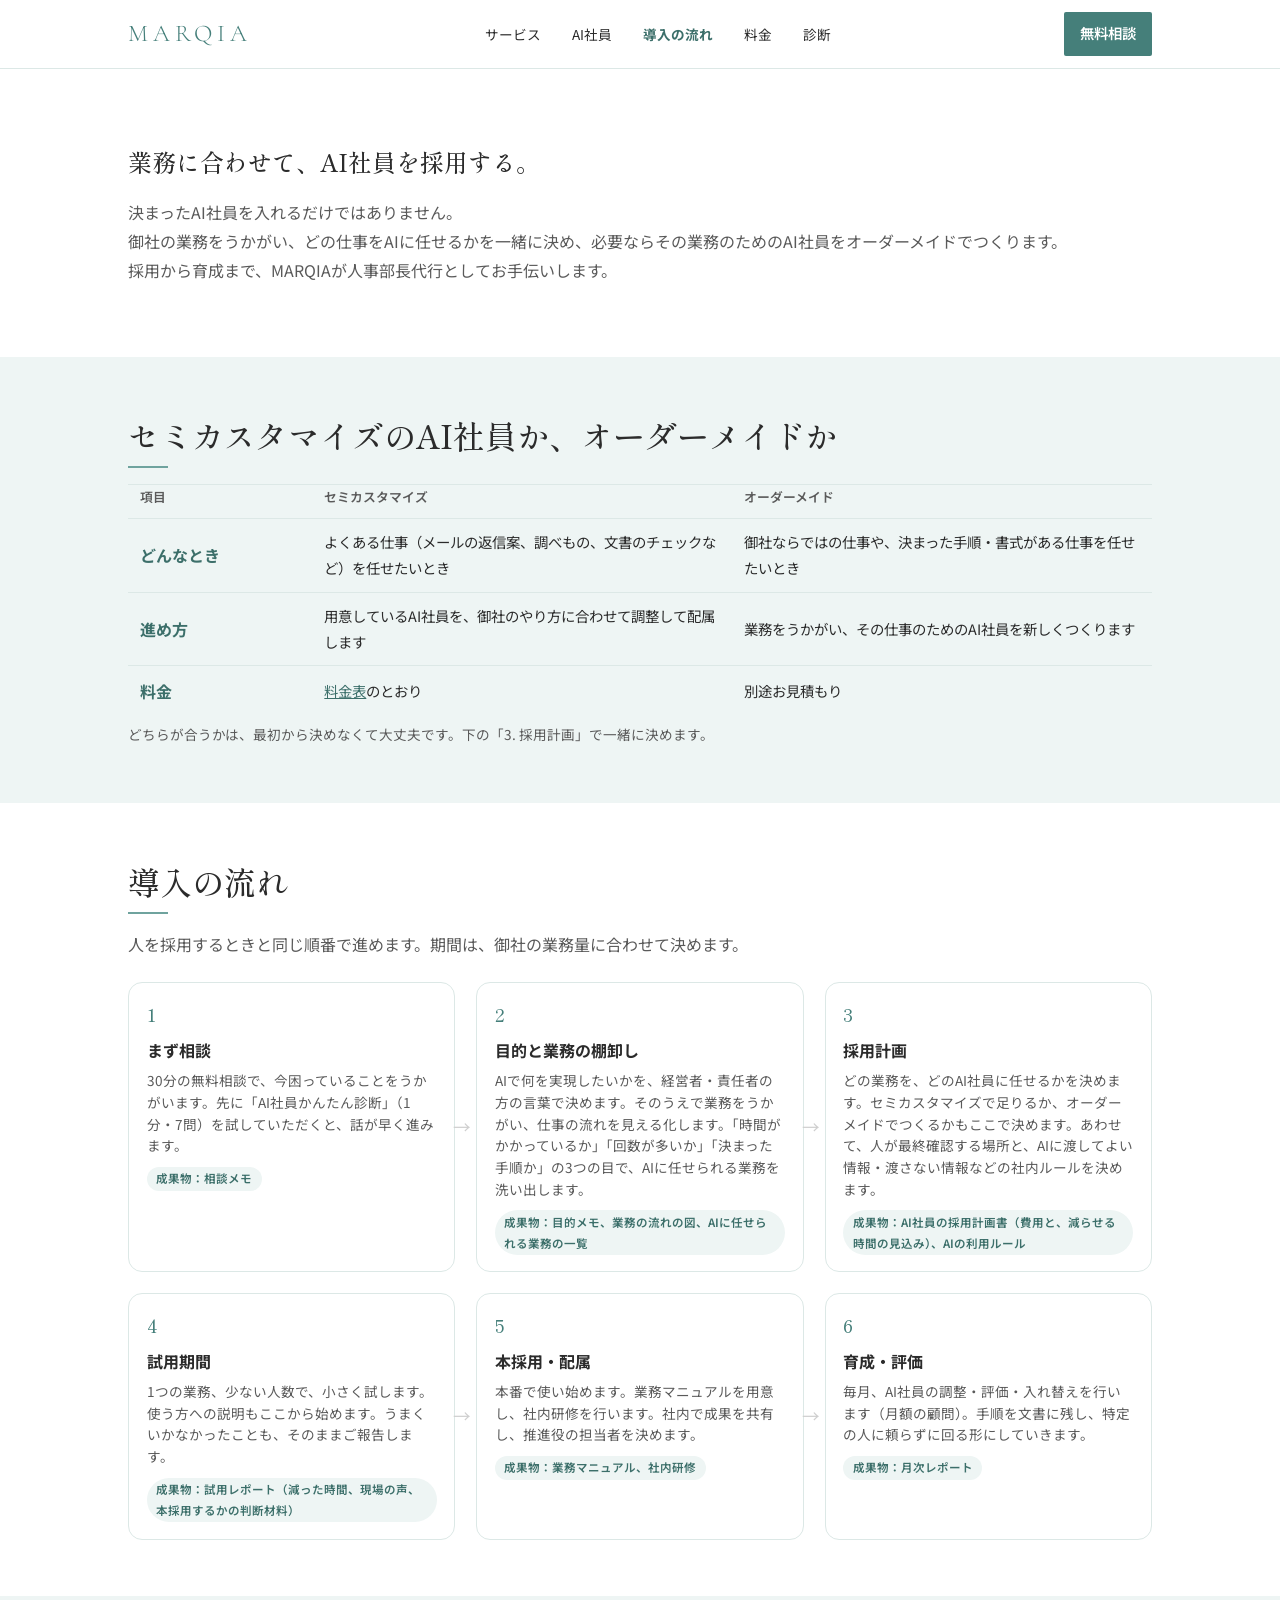
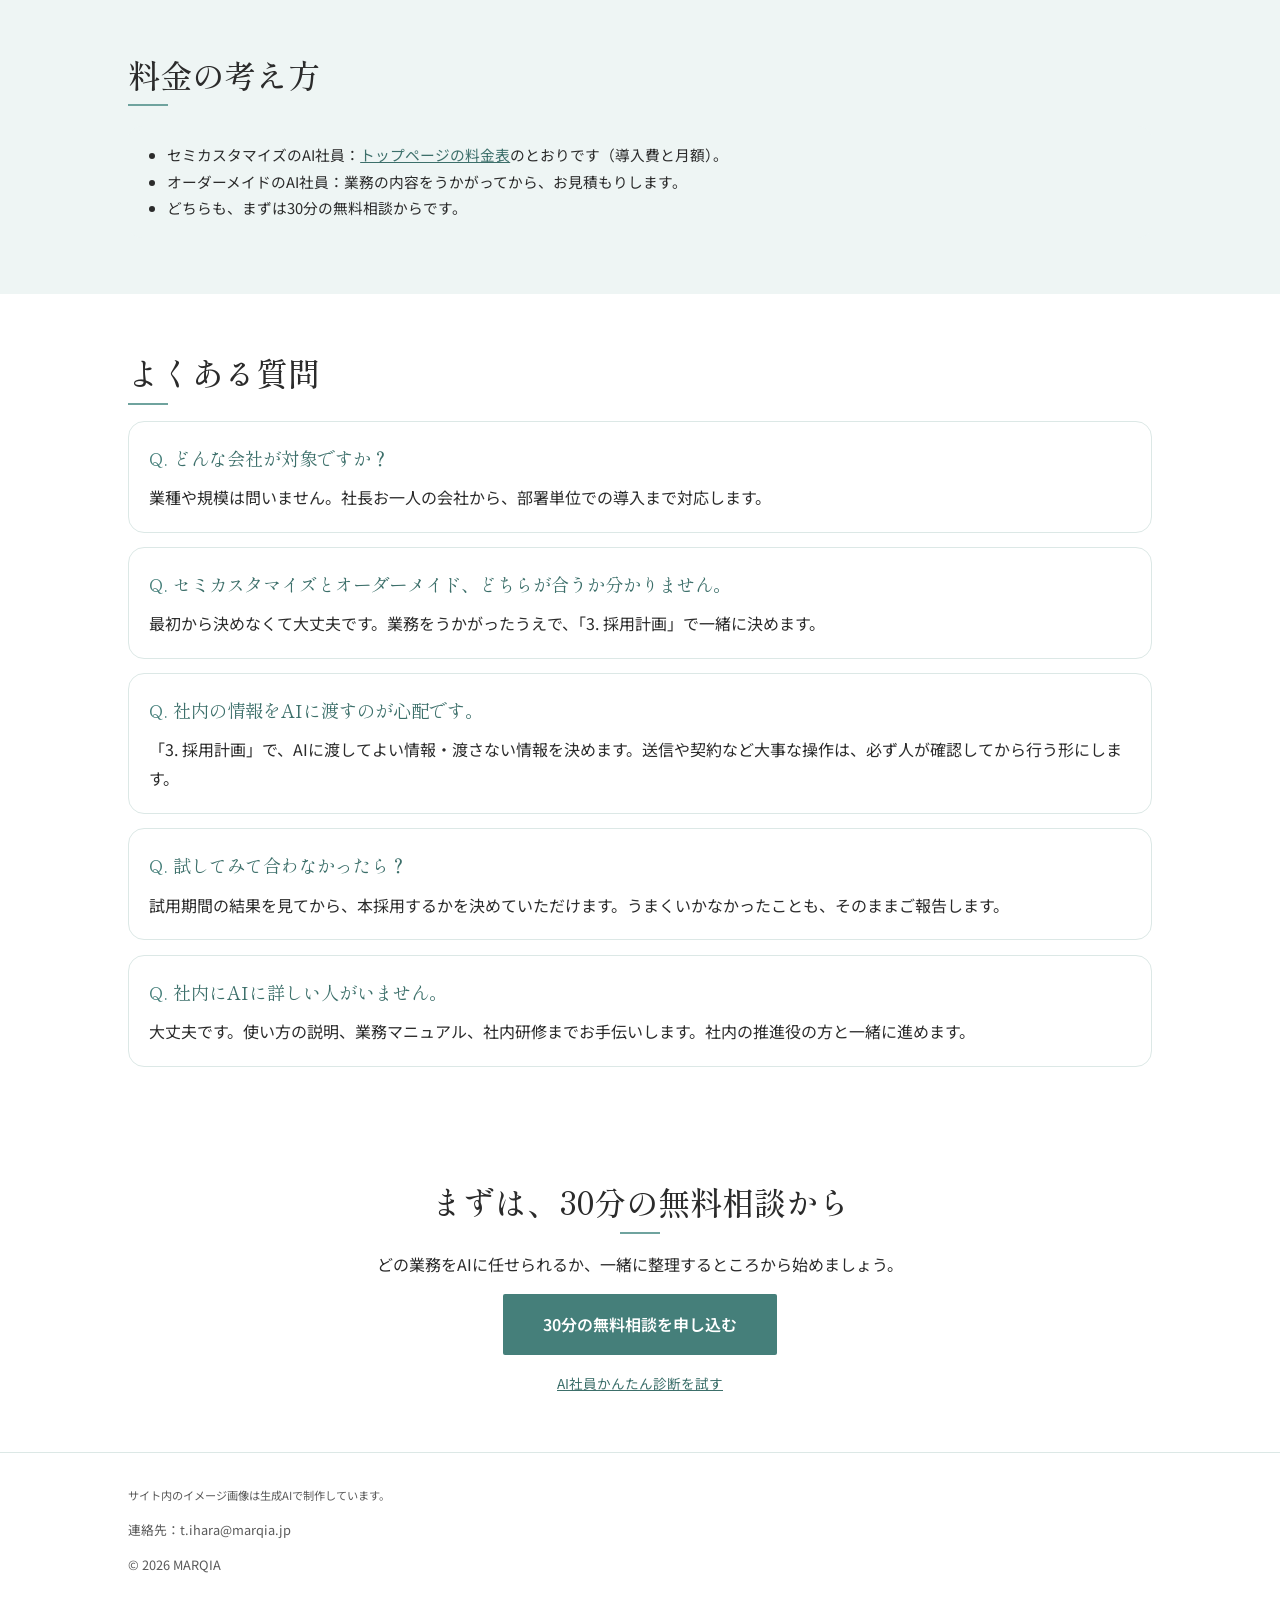
==== commit ae53b341: "feat: ヘッダーにグローバルメニューを追加、新ページの比較表・リンク色を調整 Co-Authored-By: Claude Sonnet 5 <noreply@anthropic.com>" ====
--- a/flow/index.html
+++ b/flow/index.html
@@ -17,12 +17,19 @@
   <link rel="preconnect" href="https://fonts.gstatic.com" crossorigin />
   <link href="https://fonts.googleapis.com/css2?family=Cormorant+Garamond:wght@300&family=Noto+Sans+JP:wght@400;600;700&family=Shippori+Mincho:wght@400;500&display=swap" rel="stylesheet" />
   <!-- 更新したら v= を変える（ブラウザに古いCSSが残るのを防ぐ） -->
-  <link rel="stylesheet" href="../styles.css?v=20261021a" />
+  <link rel="stylesheet" href="../styles.css?v=20261021b" />
 </head>
 <body>
   <header class="site-header">
     <div class="container header-inner">
       <a href="../" class="logo">MARQIA</a>
+      <nav class="site-nav">
+        <a href="../#service" class="nav-link">サービス</a>
+        <a href="../#org" class="nav-link">AI社員</a>
+        <a href="./" class="nav-link is-current">導入の流れ</a>
+        <a href="../#price" class="nav-link">料金</a>
+        <a href="../#diagnosis" class="nav-link">診断</a>
+      </nav>
       <a href="https://forms.gle/1FFbGvzCfn5TM7YZ7" class="btn btn-primary btn-sm" target="_blank" rel="noopener">無料相談</a>
     </div>
   </header>
@@ -39,7 +46,7 @@
     <section id="ways" class="section section-tint">
       <div class="container">
         <h2>セミカスタマイズのAI社員か、オーダーメイドか</h2>
-        <table class="price-table">
+        <table class="price-table compare-table">
           <thead><tr><th scope="col">項目</th><th scope="col">セミカスタマイズ</th><th scope="col">オーダーメイド</th></tr></thead>
           <tbody>
             <tr><th scope="row">どんなとき</th><td>よくある仕事（メールの返信案、調べもの、文書のチェックなど）を任せたいとき</td><td>御社ならではの仕事や、決まった手順・書式がある仕事を任せたいとき</td></tr>
--- a/styles.css
+++ b/styles.css
@@ -43,10 +43,21 @@
 .sp { display: inline; }
 
 /* ヘッダー */
-section[id] { scroll-margin-top: 4.5rem; }  /* ページ内リンクで見出しが固定ヘッダーに隠れないように */
+section[id] { scroll-margin-top: 7.75rem; }  /* ページ内リンクで見出しが固定ヘッダーに隠れないように（スマホは2段ヘッダー分） */
 .site-header { position: sticky; top: 0; z-index: 10; background: rgba(255, 255, 255, .95); border-bottom: 1px solid var(--line); }
-.header-inner { display: flex; align-items: center; justify-content: space-between; padding: .75rem 0; }
+.header-inner { display: flex; flex-wrap: wrap; align-items: center; justify-content: space-between; padding: .75rem 0; }
 .logo { font-family: "Cormorant Garamond", serif; font-weight: 300; font-size: 1.2rem; letter-spacing: .2em; text-transform: uppercase; color: var(--green); text-decoration: none; }
+
+/* グローバルメニュー：スマホはヘッダー下の2段目に横スクロール、PCはロゴとボタンの間に1行で */
+.site-nav { order: 3; flex-basis: 100%; display: flex; gap: .25rem; margin-top: .5rem; overflow-x: auto; -webkit-overflow-scrolling: touch; }
+.nav-link { display: inline-flex; align-items: center; flex: none; min-height: 44px; padding: 0 .6rem; font-size: .85rem; color: var(--text); text-decoration: none; white-space: nowrap; }
+.nav-link:hover, .nav-link:focus-visible { color: var(--green-dark); }
+.nav-link.is-current { color: var(--green-dark); font-weight: 700; }
+@media (min-width: 768px) {
+  section[id] { scroll-margin-top: 4.75rem; }
+  .header-inner { flex-wrap: nowrap; }
+  .site-nav { order: 0; flex-basis: auto; flex: 1; justify-content: center; margin-top: 0; overflow-x: visible; gap: .75rem; }
+}
 
 /* ボタン */
 .btn { display: inline-block; min-height: 44px; padding: .75rem 1.5rem; border-radius: 2px; text-decoration: none; font-weight: 600; }
@@ -493,6 +504,7 @@
 .price-table tbody th { font-weight: 700; color: var(--green-dark); }
 .price-table td { font-size: .9rem; }
 .price-table td .price { display: inline-block; margin-top: .2rem; font-size: 1.1rem; }
+.price-table a, .price-common a { color: var(--green-dark); text-decoration: underline; }
 
 /* 計算機：「② 育てる」の人事部長の枠と同じクリーム色 */
 .calc { margin-top: 1.25rem; padding: 1.1rem 1.1rem 1.25rem; background: var(--gold-tint); border: 2px solid var(--gold); border-radius: 14px; }
@@ -531,6 +543,10 @@
   .price-table tbody th { width: 9rem; white-space: nowrap; }
   .price-table td:last-child { width: 12rem; }
   .price-table td .price { margin-top: 0; }
+  .compare-table { table-layout: fixed; }
+  .compare-table th:first-child, .compare-table td:first-child { width: 18%; }
+  .compare-table th:not(:first-child), .compare-table td:not(:first-child) { width: 41%; }
+  .compare-table tbody th { width: 18%; white-space: normal; }
   .calc { padding: 1.4rem 1.6rem 1.5rem; }
   .calc-inputs, .calc-results { grid-template-columns: 1fr 1fr; }
 }
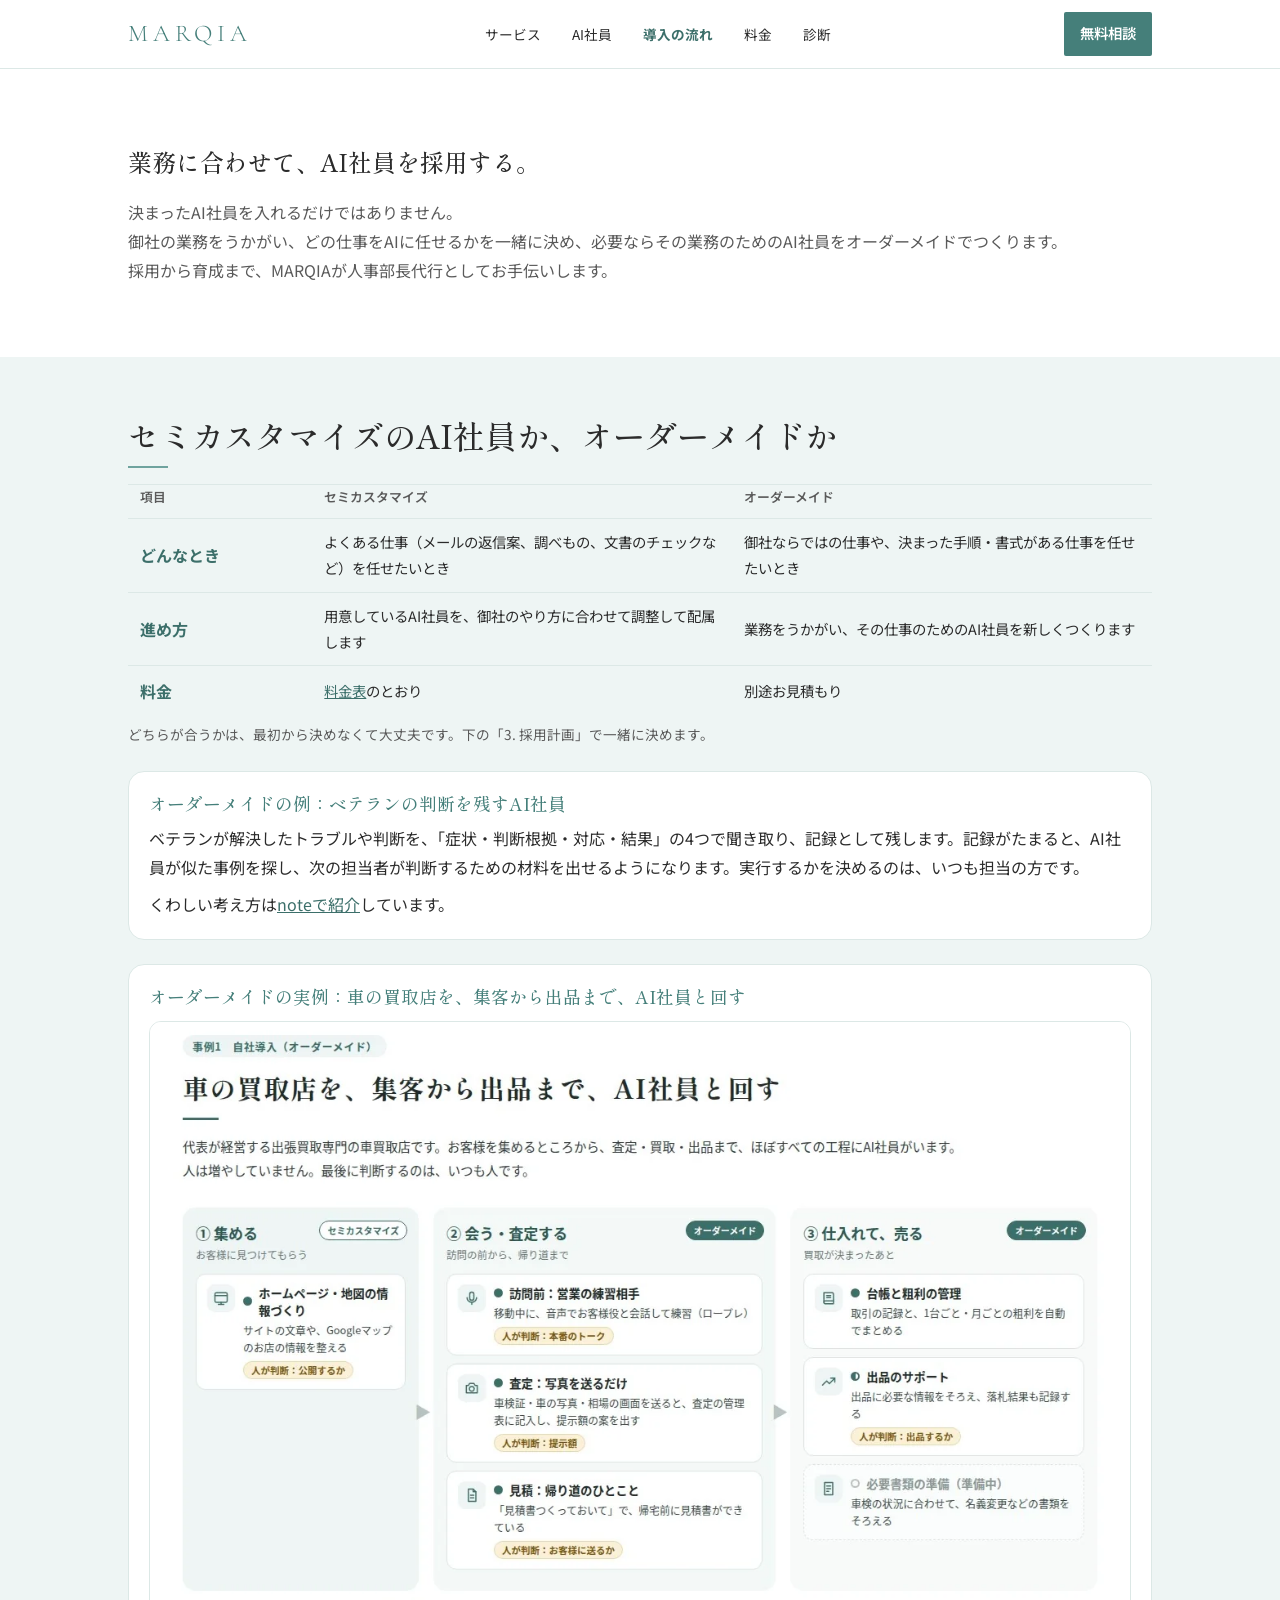
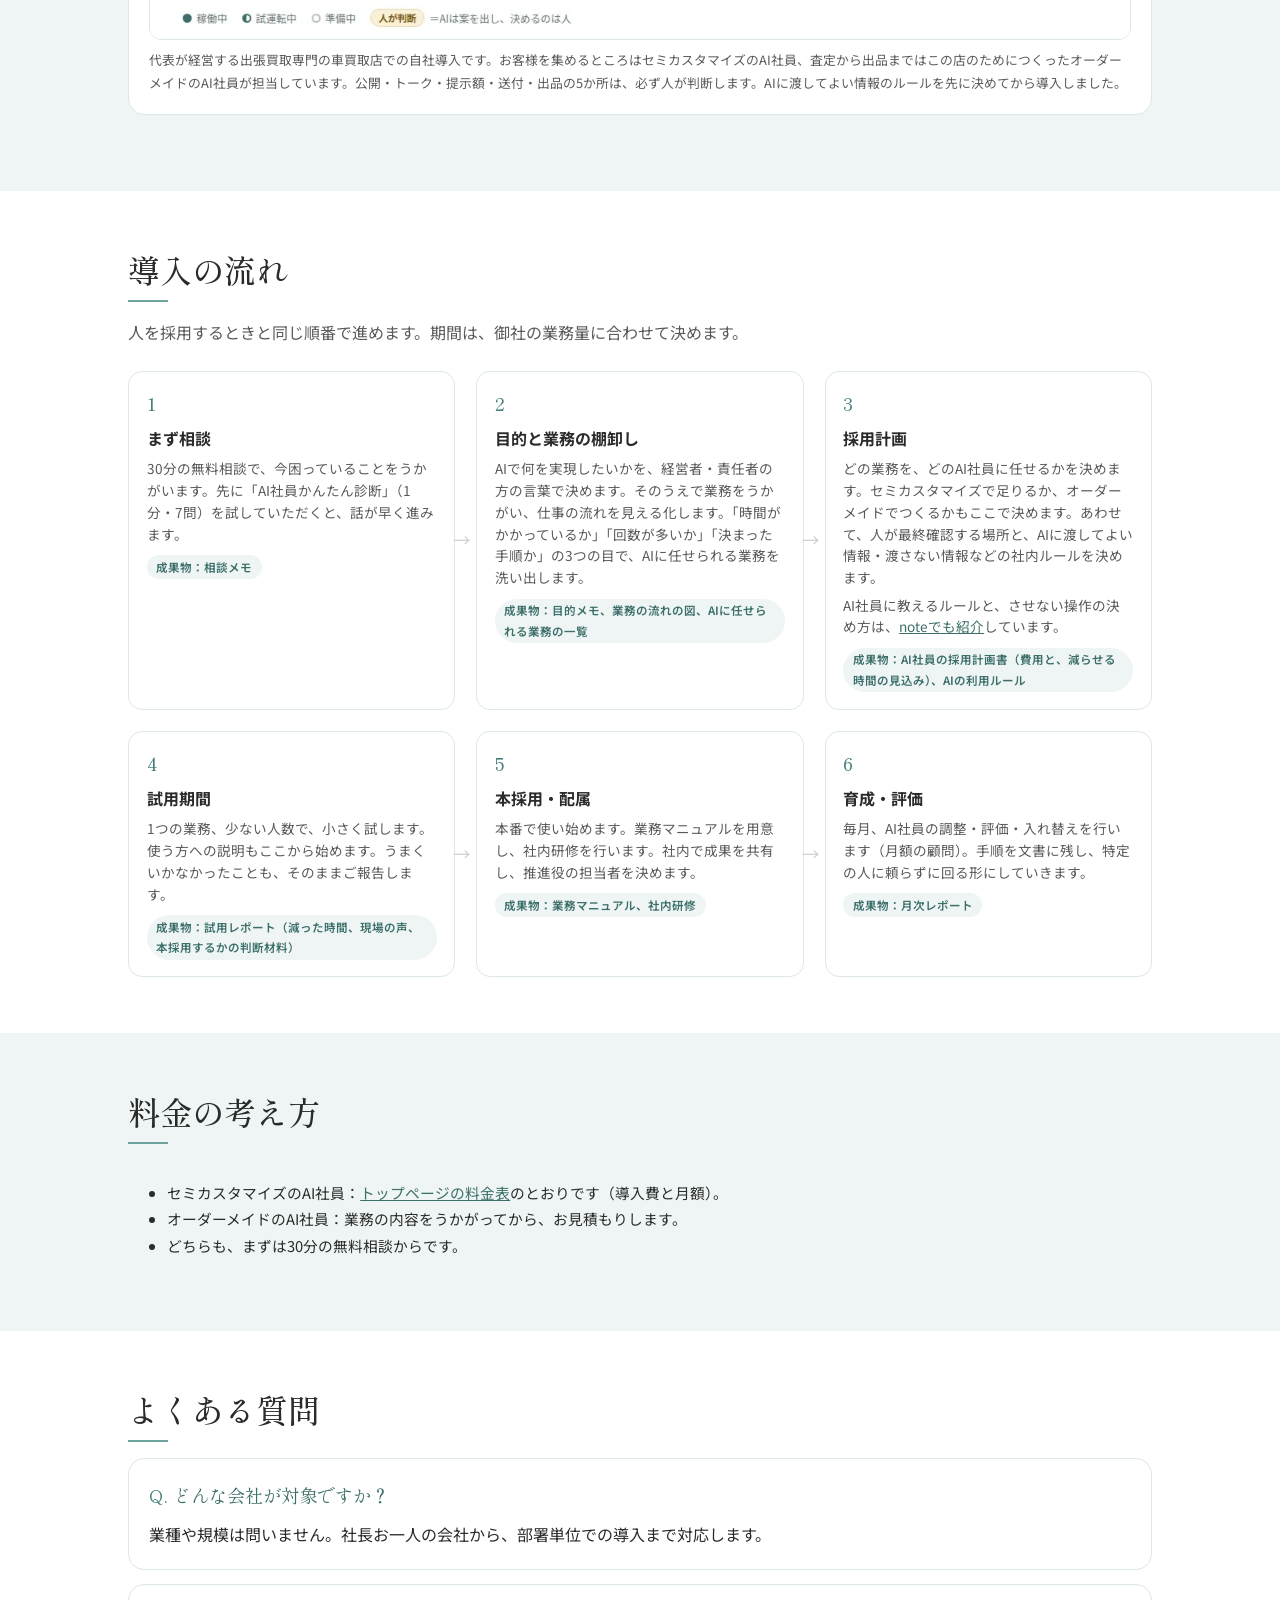
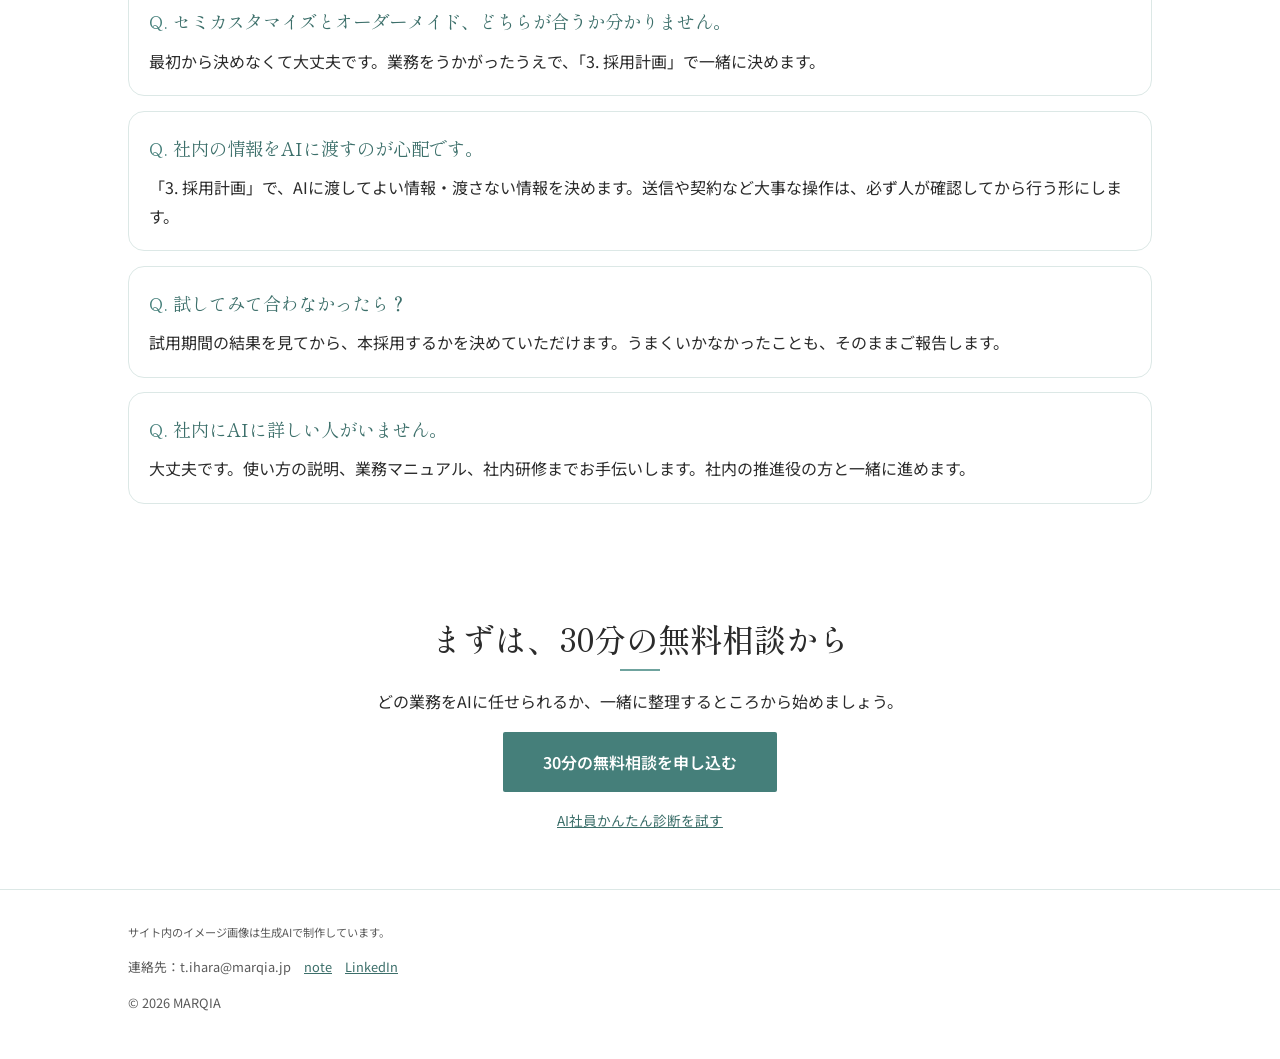
==== commit 94305f1e: "feat: 事例（車の買取店）とnote・LinkedInへのリンクを追加 トップの「自社での実践」と導入の流れのページに、スマイルカーズ鹿嶋店の 事例の図（タップで拡大）を追加。導入の流れにオーダー" ====
--- a/flow/index.html
+++ b/flow/index.html
@@ -17,7 +17,7 @@
   <link rel="preconnect" href="https://fonts.gstatic.com" crossorigin />
   <link href="https://fonts.googleapis.com/css2?family=Cormorant+Garamond:wght@300&family=Noto+Sans+JP:wght@400;600;700&family=Shippori+Mincho:wght@400;500&display=swap" rel="stylesheet" />
   <!-- 更新したら v= を変える（ブラウザに古いCSSが残るのを防ぐ） -->
-  <link rel="stylesheet" href="../styles.css?v=20261021b" />
+  <link rel="stylesheet" href="../styles.css?v=20261022b" />
 </head>
 <body>
   <header class="site-header">
@@ -55,6 +55,36 @@
           </tbody>
         </table>
         <p class="price-note">どちらが合うかは、最初から決めなくて大丈夫です。下の「3. 採用計画」で一緒に決めます。</p>
+
+        <div class="card custom-example">
+          <h3>オーダーメイドの例：ベテランの判断を残すAI社員</h3>
+          <p>ベテランが解決したトラブルや判断を、「症状・判断根拠・対応・結果」の4つで聞き取り、記録として残します。記録がたまると、AI社員が似た事例を探し、次の担当者が判断するための材料を出せるようになります。実行するかを決めるのは、いつも担当の方です。</p>
+          <p>くわしい考え方は<a href="https://note.com/marqia_ihara/n/n774059510ec1" target="_blank" rel="noopener">noteで紹介</a>しています。</p>
+        </div>
+
+        <div class="card case-card custom-example">
+          <h3>オーダーメイドの実例：車の買取店を、集客から出品まで、AI社員と回す</h3>
+          <figure class="office case-figure">
+            <!-- タップで拡大（JSが動かないときはPNGを直接開く） -->
+            <a class="office-zoom" href="../assets/images/case/case1_lp.png" data-dialog="case-dialog" aria-label="車の買取店の事例の図を拡大する">
+              <picture>
+                <source srcset="../assets/images/case/case1_lp.webp" type="image/webp" />
+                <img src="../assets/images/case/case1_lp.png" alt="車の買取店を、集客から出品まで、AI社員と回す図。1 集める：ホームページと地図のお店の情報づくり（人が判断：公開するか）。2 会う・査定する：訪問前に営業の練習相手（人が判断：本番のトーク）、査定は写真を送ると管理表に記入して提示額の案を出す（人が判断：提示額）、帰り道のひとことで見積書をつくる（人が判断：お客様に送るか）。3 仕入れて、売る：台帳と粗利の管理、出品のサポート（人が判断：出品するか）、必要書類の準備（準備中）。" width="1200" height="755" loading="lazy" />
+              </picture>
+              <span class="zoom-hint" aria-hidden="true">タップで拡大</span>
+            </a>
+            <figcaption>代表が経営する出張買取専門の車買取店での自社導入です。お客様を集めるところはセミカスタマイズのAI社員、査定から出品まではこの店のためにつくったオーダーメイドのAI社員が担当しています。公開・トーク・提示額・送付・出品の5か所は、必ず人が判断します。AIに渡してよい情報のルールを先に決めてから導入しました。</figcaption>
+          </figure>
+        </div>
+        <dialog class="office-dialog" id="case-dialog" aria-label="車の買取店の事例の図（拡大）">
+          <div class="office-dialog-bar"><span class="scroll-hint">左右にスクロールできます</span><button type="button" class="office-close">閉じる</button></div>
+          <div class="office-scroll">
+            <picture>
+              <source srcset="../assets/images/case/case1_lp.webp" type="image/webp" />
+              <img src="../assets/images/case/case1_lp.png" alt="" width="1200" height="755" loading="lazy" />
+            </picture>
+          </div>
+        </dialog>
       </div>
     </section>
 
@@ -81,6 +111,7 @@
             <p class="flow-step-no">3</p>
             <h4>採用計画</h4>
             <p class="flow-step-desc">どの業務を、どのAI社員に任せるかを決めます。セミカスタマイズで足りるか、オーダーメイドでつくるかもここで決めます。あわせて、人が最終確認する場所と、AIに渡してよい情報・渡さない情報などの社内ルールを決めます。</p>
+            <p class="flow-step-desc">AI社員に教えるルールと、させない操作の決め方は、<a href="https://note.com/marqia_ihara/n/n4dc1cfcafce6" target="_blank" rel="noopener">noteでも紹介</a>しています。</p>
             <p class="flow-step-tag">成果物：AI社員の採用計画書（費用と、減らせる時間の見込み）、AIの利用ルール</p>
           </li>
           <li class="flow-step">
@@ -164,9 +195,30 @@
   <footer class="site-footer">
     <div class="container">
       <p class="ai-note">サイト内のイメージ画像は生成AIで制作しています。</p>
-      <p>連絡先：t.ihara@marqia.jp</p>
+      <p>連絡先：t.ihara@marqia.jp　<a href="https://note.com/marqia_ihara" target="_blank" rel="noopener">note</a>　<a href="https://www.linkedin.com/in/toshiaki-ihara" target="_blank" rel="noopener">LinkedIn</a></p>
       <p>© 2026 MARQIA</p>
     </div>
   </footer>
+  <script>
+    // 画像のタップ・クリックで拡大（トップページと同じ）。dialogの外側か「閉じる」で閉じる
+    (() => {
+      document.querySelectorAll('.office-zoom[data-dialog]').forEach(link => {
+        const dlg = document.getElementById(link.dataset.dialog);
+        if (!dlg || typeof dlg.showModal !== 'function') return;
+        const scroller = dlg.querySelector('.office-scroll');
+        const fit = () => dlg.classList.toggle('is-overflow', scroller.scrollWidth > scroller.clientWidth + 1);
+        link.addEventListener('click', e => {
+          e.preventDefault();
+          dlg.showModal();
+          scroller.scrollLeft = (scroller.scrollWidth - scroller.clientWidth) / 2;
+          fit();
+          dlg.querySelector('.office-scroll img').decode?.().then(fit, () => {});
+        });
+        addEventListener('resize', () => { if (dlg.open) fit(); });
+        dlg.querySelector('.office-close').addEventListener('click', () => dlg.close());
+        dlg.addEventListener('click', e => { if (e.target === dlg) dlg.close(); });
+      });
+    })();
+  </script>
 </body>
 </html>
--- a/styles.css
+++ b/styles.css
@@ -102,6 +102,8 @@
 .status-joined { background: var(--green); color: #fff; }
 .status-done { border: 1px solid var(--green); color: var(--green); }
 .status-training { background: var(--pale); color: var(--green-dark); }
+/* 就職活動中・準備中のバッジは一回り大きく（稼働中・納品済み・社長秘書AIのPC/スマホ版は対象外） */
+.grid-joined .status-joined, .grid-training .status.status-training, .roadmap-step .status-joined { font-size: .88rem; }
 
 .dont li::marker { content: "× "; color: var(--green); }
 .todo { color: #8a6d2f; font-style: italic; }
@@ -247,8 +249,8 @@
 
 .staff-note { margin: 1rem 0 0; font-size: .75rem; color: var(--muted); border-top: 1px solid var(--line); padding-top: .6rem; }
 
-/* 新規事業立ち上げチーム：ロードマップ（段階0〜4） */
-.roadmap { margin: 2rem 0 0; }
+/* 新規事業立ち上げチーム：ロードマップ（段階0〜4）。ひとつの囲み（薄い黄色系） */
+.roadmap { margin: 2rem 0 0; background: #FBF6E8; border: 1px solid #E8D9A8; border-radius: 14px; padding: 1.1rem 1.1rem 1.25rem; }
 .roadmap h3 { margin: 0 0 .4rem; font-size: 1.15rem; color: var(--green); }
 .roadmap-lead { margin: 0; color: var(--muted); }
 .roadmap-note { margin: .4rem 0 0; font-size: .9rem; }
@@ -260,13 +262,18 @@
 .roadmap-step.is-future .roadmap-step-no { color: #b7b7b7; }
 .roadmap-step h4 { margin: 0 0 .2rem; font-size: 1rem; color: var(--text); }
 .roadmap-step.is-future h4 { color: var(--muted); font-weight: 500; }
+.roadmap-step-head { display: flex; align-items: center; gap: .5rem; margin: 0 0 .2rem; }
+.roadmap-step-head h4 { margin: 0; }
+.roadmap-step-icon { width: 32px; height: 32px; border-radius: 50%; object-fit: cover; flex: none; }
 .roadmap-step-ai { margin: 0; font-size: .8rem; font-weight: 600; color: var(--green-dark); }
 .roadmap-step.is-future .roadmap-step-ai { color: #999; font-weight: 400; }
 .roadmap-step-desc { margin: .35rem 0 0; font-size: .85rem; line-height: 1.6; color: var(--muted); }
 .roadmap-step-tag { display: inline-block; margin: .6rem 0 0; padding: .1rem .6rem; border-radius: 999px; font-size: .72rem; }
-.roadmap-step.is-active .roadmap-step-tag { background: var(--tint); color: var(--green-dark); font-weight: 600; }
 .roadmap-step.is-future .roadmap-step-tag { background: transparent; border: 1px dashed #cfcfcf; color: #999; }
-@media (min-width: 768px) {
+.roadmap-step > .status-joined { margin: .6rem 0 0; }
+.roadmap-step .rank-badge { margin: .3rem 0 0; }
+@media (min-width: 768px) {
+  .roadmap { padding: 1.5rem 1.75rem 1.6rem; }
   .roadmap-steps { grid-template-columns: repeat(5, 1fr); gap: 1.3rem; }
   .roadmap-step:not(:last-child)::after { content: "→"; position: absolute; top: 50%; right: -1.05rem; transform: translateY(-50%); color: #cfcfcf; font-size: 1.1rem; }
 }
@@ -469,6 +476,11 @@
 }
 /* 拡大表示：上の帯は図の色に合わせる（WAKEは紺）。スクロールの案内ははみ出すときだけ */
 .office-dialog.is-wake { background: #0F1E33; }
+/* 自社での実践：スマイルカーズ鹿嶋店の事例（WAKEの前） */
+.case-card { margin-bottom: 1.25rem; }
+.case-card h3 { margin: 0; }
+.case-figure { margin: .75rem 0 0; }
+.case-figure .office-zoom { border: 1px solid var(--line); border-radius: 12px; }
 .office-dialog .scroll-hint { visibility: hidden; }
 .office-dialog.is-overflow .scroll-hint { visibility: visible; }
 @media (min-width: 768px) {
@@ -495,6 +507,11 @@
 .plus { color: var(--muted); font-weight: 700; }
 .price-desc { margin: 0; font-size: .88rem; color: var(--muted); }
 .price-note { margin: .4rem 0 0; font-size: .85rem; color: var(--muted); }
+/* /flow/：オーダーメイドの具体例 */
+.custom-example { margin-top: 1.5rem; }
+.custom-example h3 { margin: 0 0 .5rem; font-size: 1.1rem; color: var(--green); }
+.custom-example p { margin: .5rem 0 0; }
+.custom-example a, .flow-step-desc a, .site-footer a { color: var(--green-dark); text-decoration: underline; }
 
 /* 研修の表：スマホはカード状に縦積み */
 .price-table { width: 100%; border-collapse: collapse; margin-top: .25rem; }
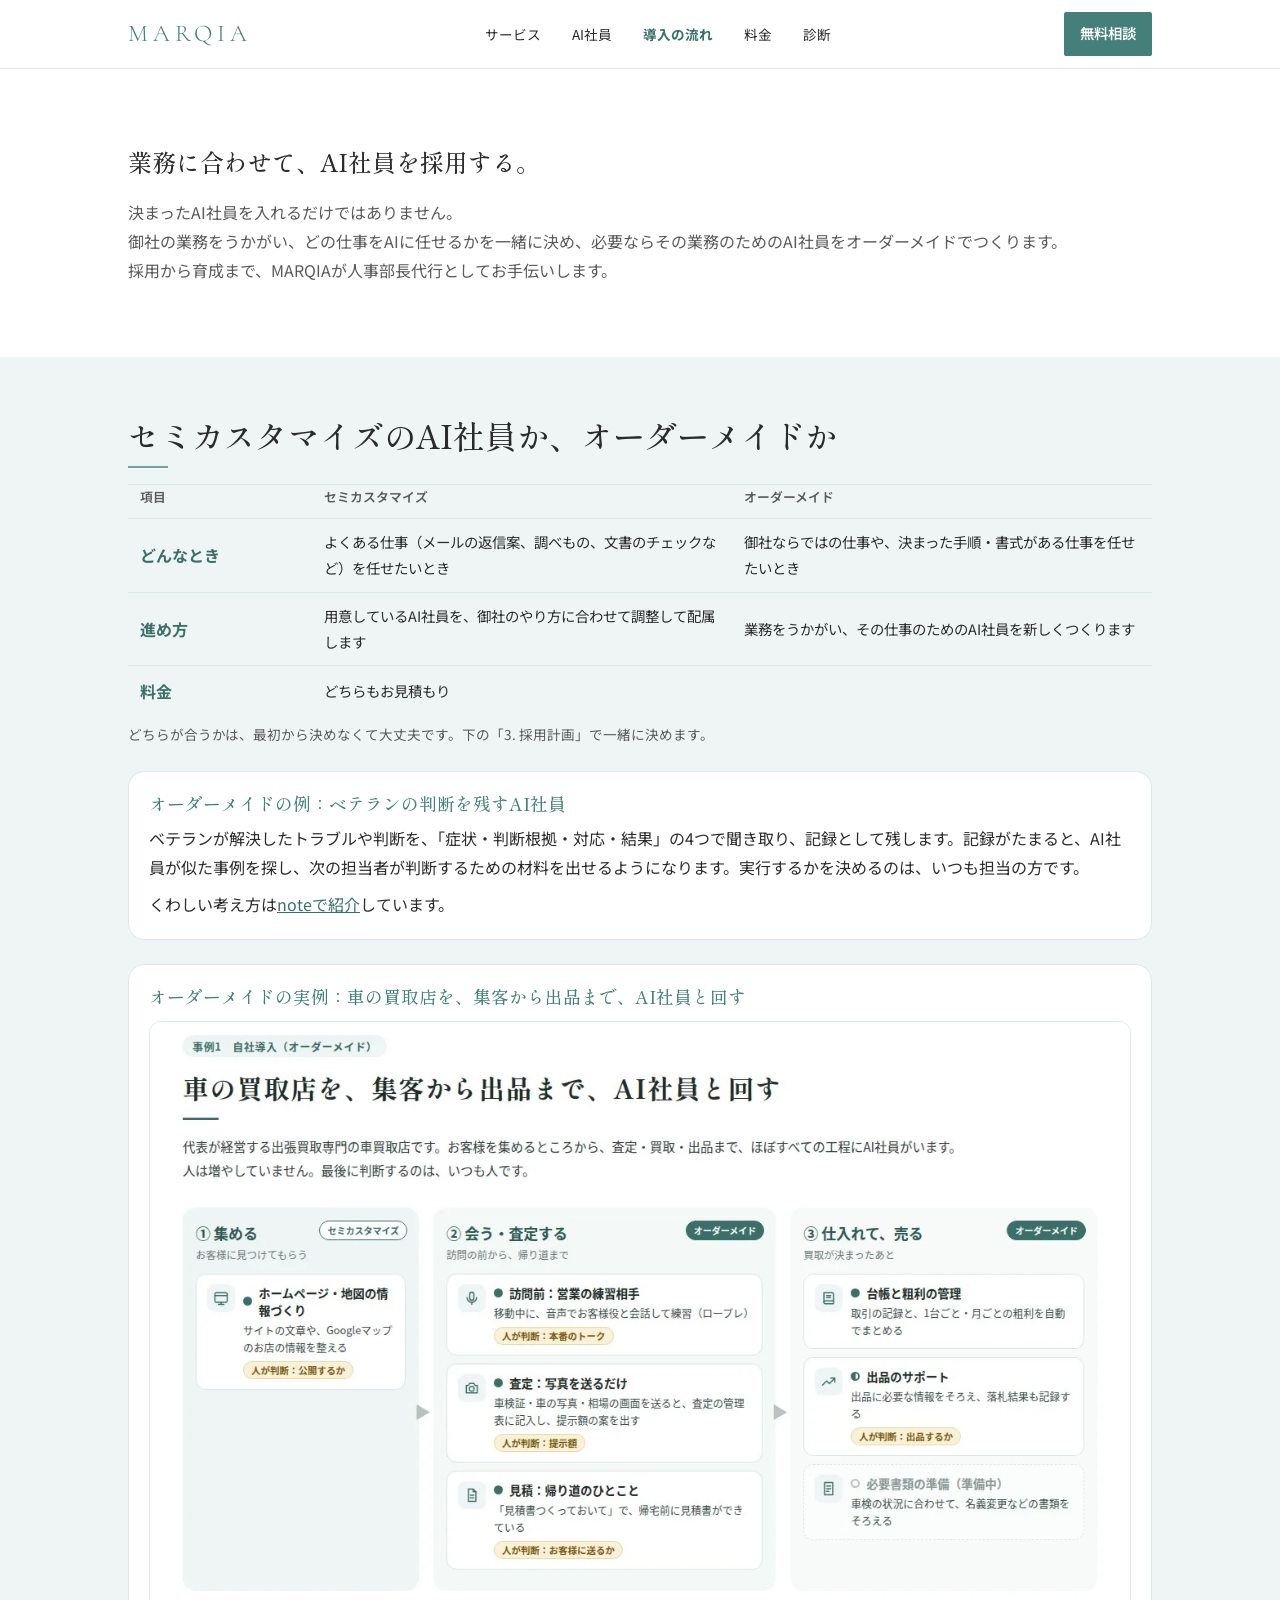
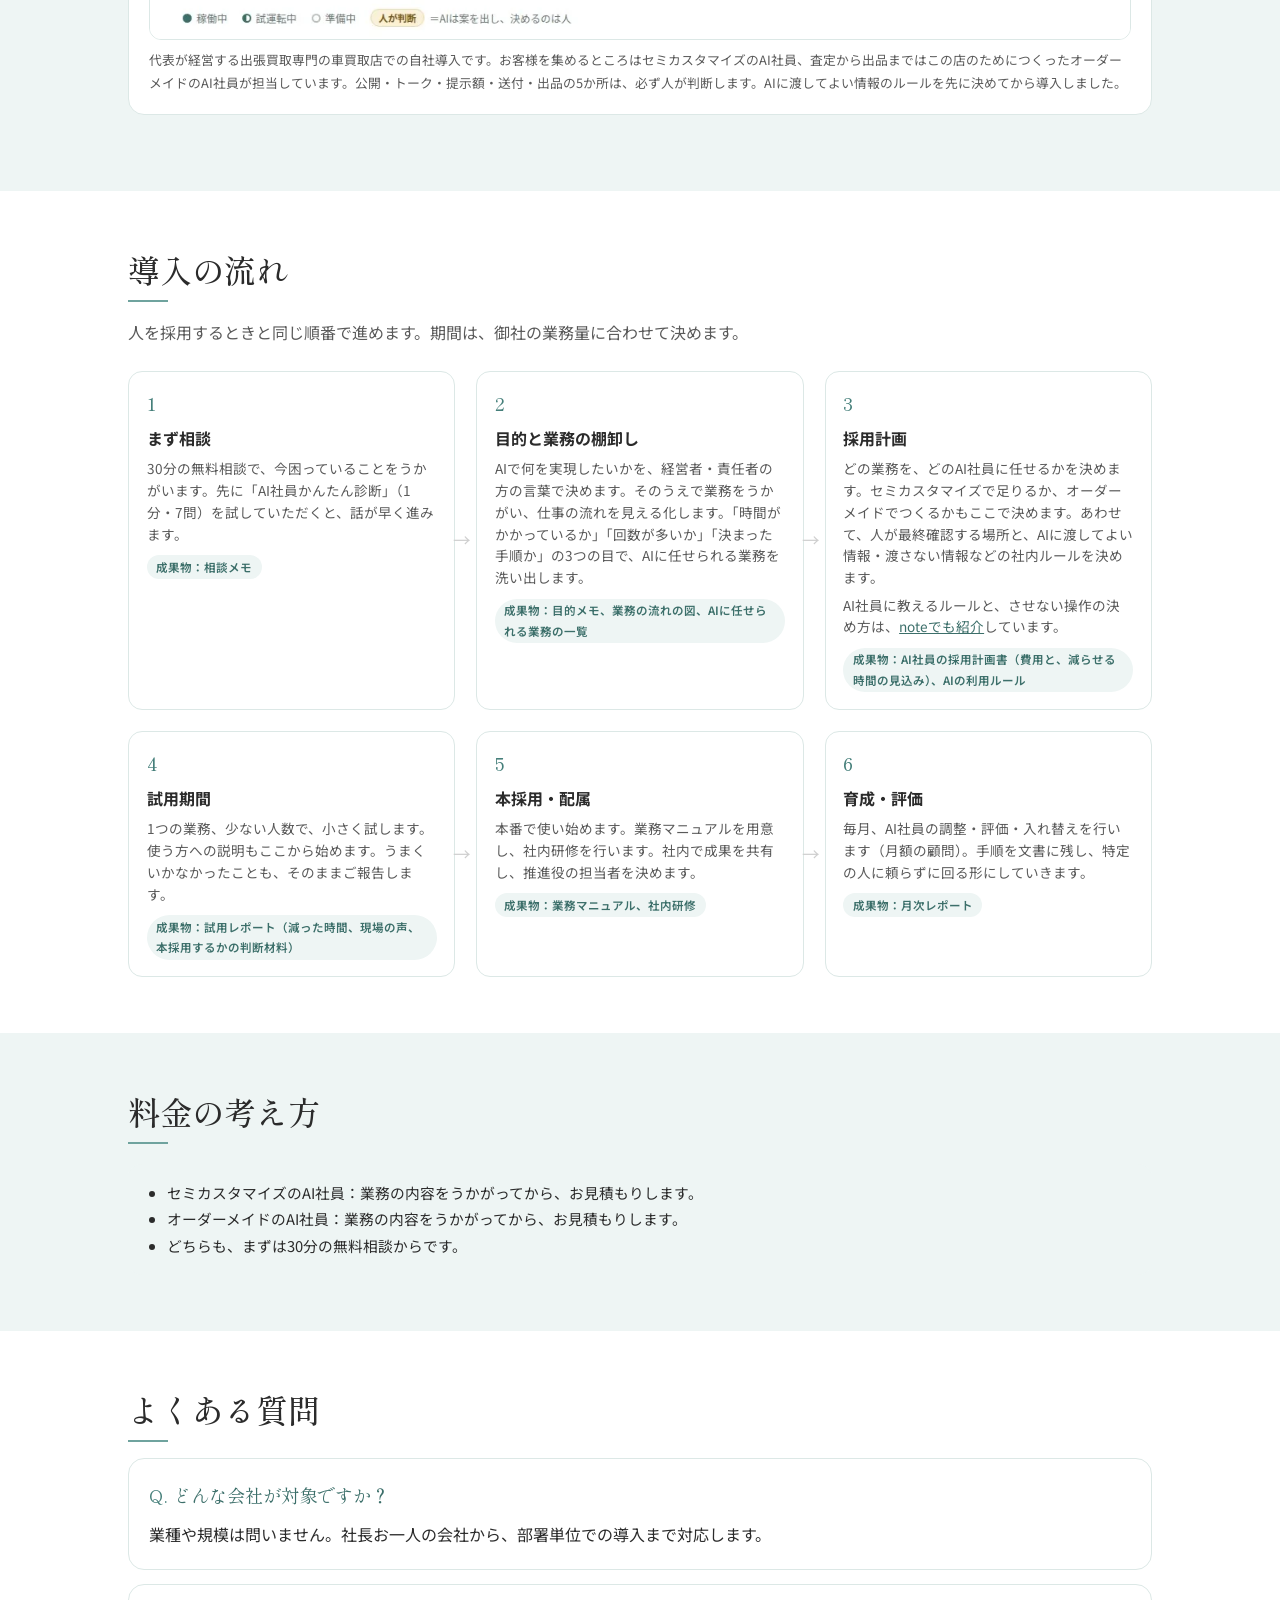
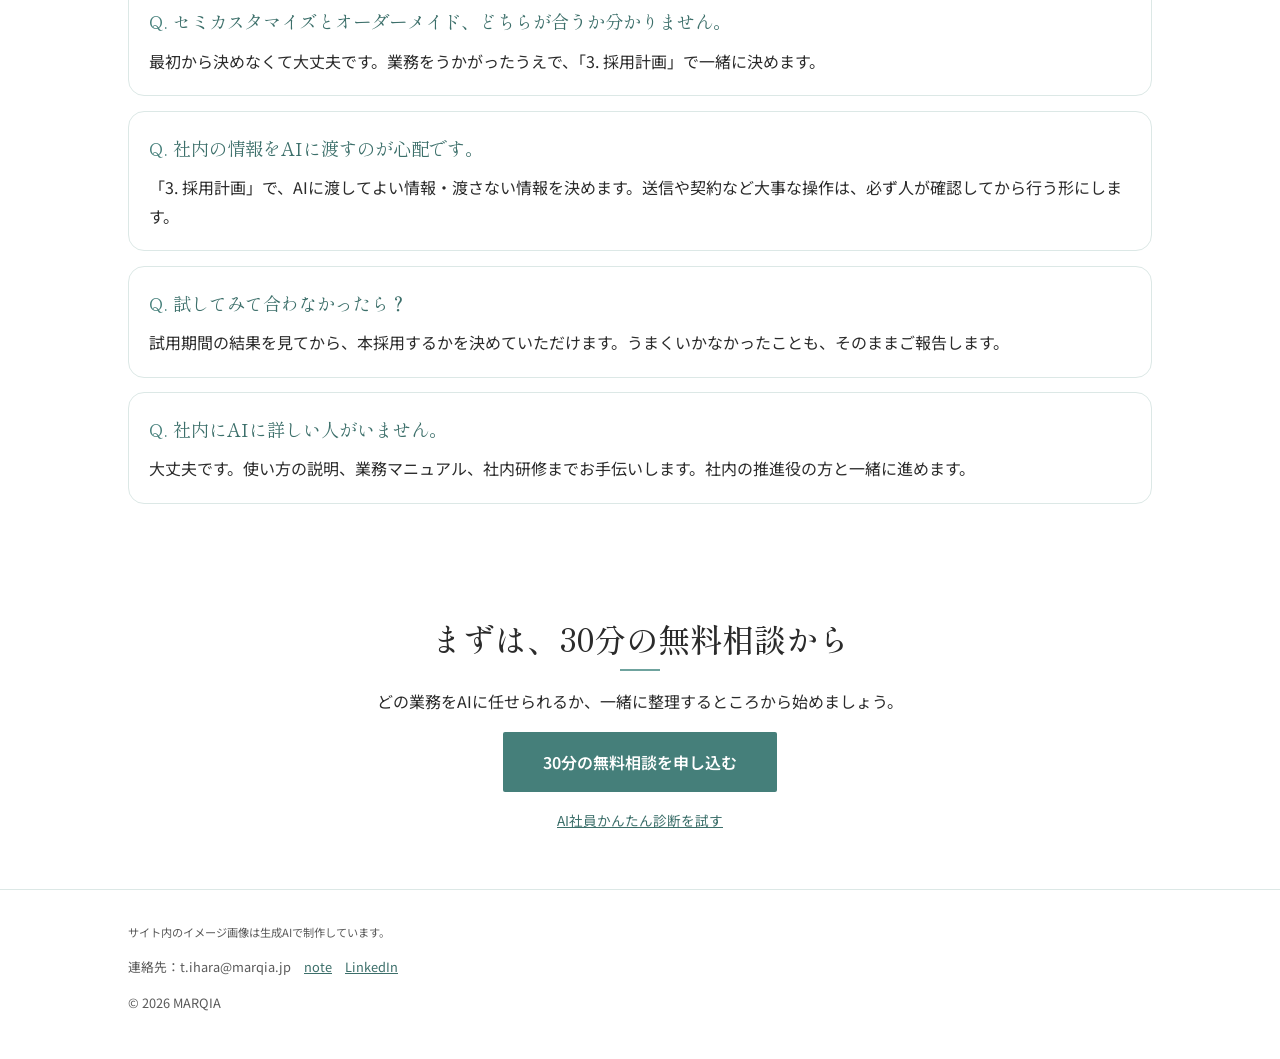
==== commit 1ac8c91b: "feat: 料金の数字を一時的に外し、すべて「お見積もり」に 料金表・計算機・開業記念価格・料金の仕組みのスクリプト・診断の料金の目安を外し、 「料金について」の案内に置き換え。/flow/ の料金も" ====
--- a/flow/index.html
+++ b/flow/index.html
@@ -17,7 +17,7 @@
   <link rel="preconnect" href="https://fonts.gstatic.com" crossorigin />
   <link href="https://fonts.googleapis.com/css2?family=Cormorant+Garamond:wght@300&family=Noto+Sans+JP:wght@400;600;700&family=Shippori+Mincho:wght@400;500&display=swap" rel="stylesheet" />
   <!-- 更新したら v= を変える（ブラウザに古いCSSが残るのを防ぐ） -->
-  <link rel="stylesheet" href="../styles.css?v=20261022b" />
+  <link rel="stylesheet" href="../styles.css?v=20261028a" />
 </head>
 <body>
   <header class="site-header">
@@ -51,7 +51,7 @@
           <tbody>
             <tr><th scope="row">どんなとき</th><td>よくある仕事（メールの返信案、調べもの、文書のチェックなど）を任せたいとき</td><td>御社ならではの仕事や、決まった手順・書式がある仕事を任せたいとき</td></tr>
             <tr><th scope="row">進め方</th><td>用意しているAI社員を、御社のやり方に合わせて調整して配属します</td><td>業務をうかがい、その仕事のためのAI社員を新しくつくります</td></tr>
-            <tr><th scope="row">料金</th><td><a href="../#price">料金表</a>のとおり</td><td>別途お見積もり</td></tr>
+            <tr><th scope="row">料金</th><td colspan="2">どちらもお見積もり</td></tr>
           </tbody>
         </table>
         <p class="price-note">どちらが合うかは、最初から決めなくて大丈夫です。下の「3. 採用計画」で一緒に決めます。</p>
@@ -142,7 +142,7 @@
         <h2>料金の考え方</h2>
         <div class="price-common">
           <ul>
-            <li>セミカスタマイズのAI社員：<a href="../#price">トップページの料金表</a>のとおりです（導入費と月額）。</li>
+            <li>セミカスタマイズのAI社員：業務の内容をうかがってから、お見積もりします。</li>
             <li>オーダーメイドのAI社員：業務の内容をうかがってから、お見積もりします。</li>
             <li>どちらも、まずは30分の無料相談からです。</li>
           </ul>
--- a/styles.css
+++ b/styles.css
@@ -545,6 +545,7 @@
 .price-common-title { margin: 0 0 .35rem; font-weight: 700; color: var(--green-dark); }
 .price-common ul { margin: 0; padding-left: 1.2rem; font-size: .92rem; }
 .price-cta { margin: 1.5rem 0 0; text-align: center; }
+.price-travel { text-align: center; }
 
 @media (max-width: 767px) {
   .calc-input { flex-wrap: wrap; }   /* スマホは計算機の見出しを入力の上に置く */
